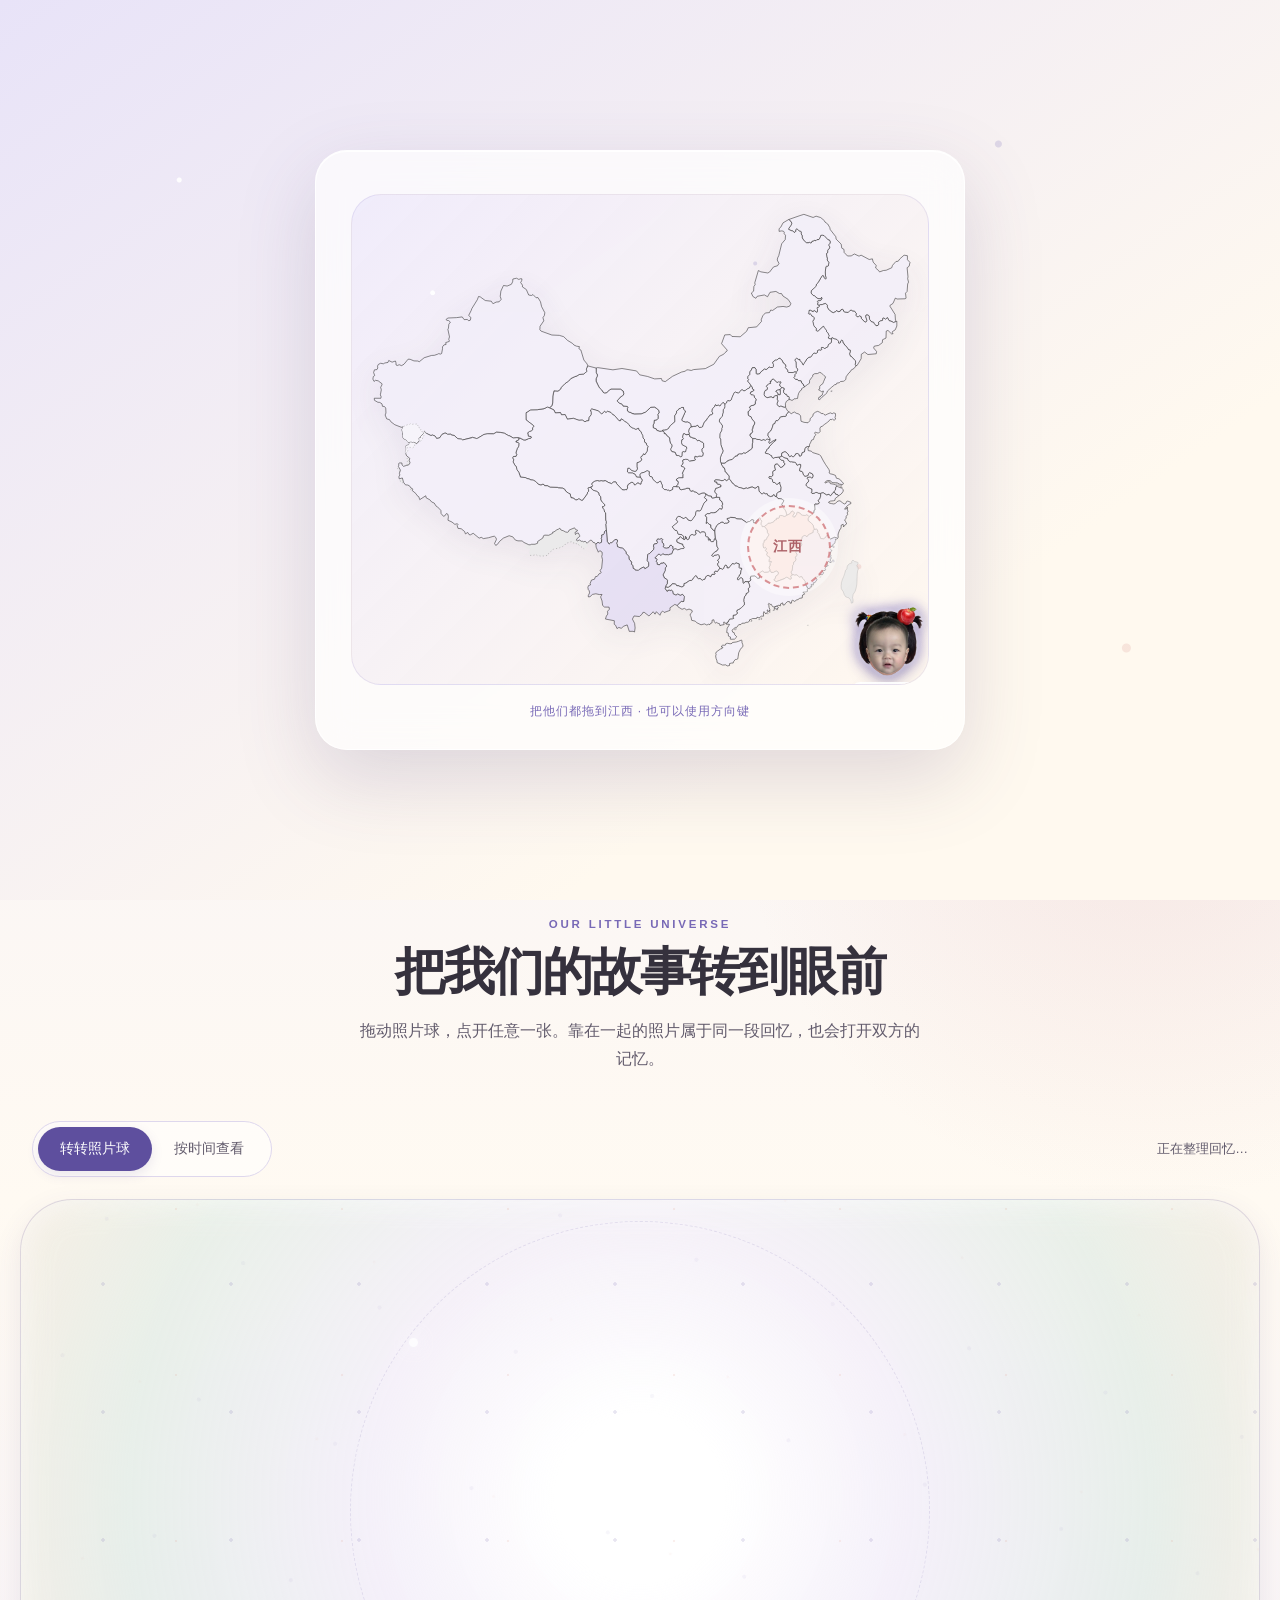
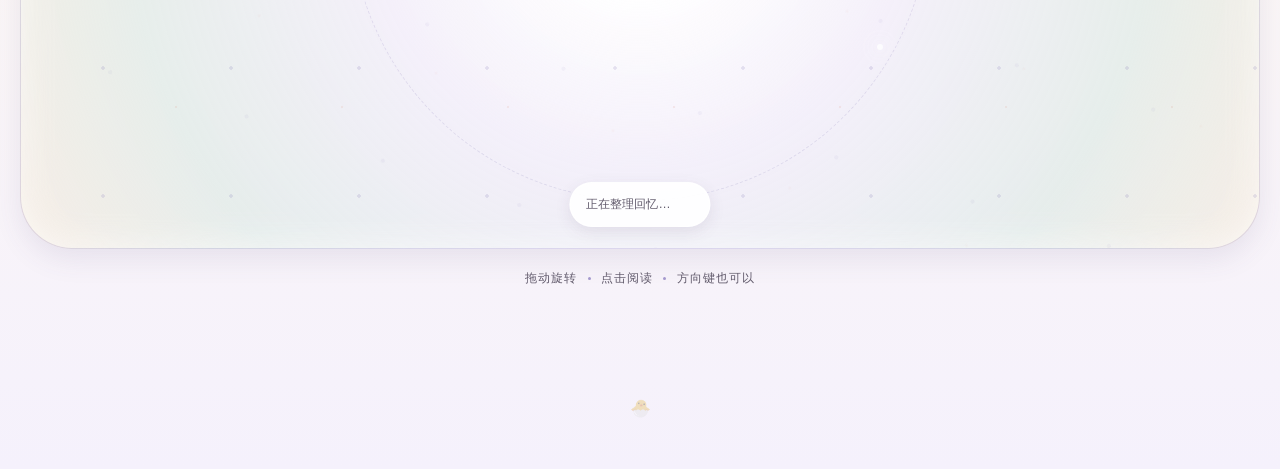
==== site/index.html @ 5de33d83 "Show map gate on new home visits" ====
<!DOCTYPE html>
<html lang="zh-CN">
<head>
  <meta charset="UTF-8">
  <meta name="viewport" content="width=device-width, initial-scale=1.0">
  <title>大大布将军与小小二下士</title>
  <link rel="icon" href="data:image/svg+xml,<svg xmlns=%22http://www.w3.org/2000/svg%22 viewBox=%220 0 100 100%22><text y=%22.9em%22 font-size=%2290%22>💌</text></svg>">
  <link rel="preload" as="image" href="img/orbit-atlas.webp" type="image/webp">
  <link rel="preload" as="image" href="img/gate/girl.png" type="image/png">
  <link rel="preload" as="image" href="img/gate/boy.png" type="image/png">
  <link rel="stylesheet" href="css/style.css?v=20260924-3">
</head>
<body>
  <div id="gate" class="gate" role="dialog" aria-modal="true" aria-label="江西会合入口">
    <div class="gate-card" id="gate-card">
      <div class="china-stage" id="china-stage">
        <img class="china-map" src="img/gate/china-map.svg" alt="" width="1000" height="850" draggable="false">

        <div class="map-destination" id="jiangxi-target" aria-hidden="true"><span>江西</span></div>
        <button
          class="map-person map-girl"
          id="gate-girl"
          type="button"
          aria-label="小小二学妹，拖动到江西"
          aria-describedby="gate-status"
        >
          <img src="img/gate/girl.png" alt="" width="522" height="478" draggable="false">
          <span class="map-person-name">小小二学妹</span>
        </button>
        <button
          class="map-person map-boy"
          id="gate-boy"
          type="button"
          aria-label="大大布学长，拖动到江西"
          aria-describedby="gate-status"
        >
          <img src="img/gate/boy.png" alt="" width="528" height="472" draggable="false">
          <span class="map-person-name">大大布学长</span>
        </button>
        <span class="map-reunion-flare" aria-hidden="true"></span>
      </div>

      <p class="gate-status" id="gate-status" aria-live="polite">把他们都拖到江西 · 也可以使用方向键</p>
    </div>
  </div>

  <header class="hero" id="top">
    <div class="hero-heading-wrap" data-fade="0.15">
      <p class="gallery-kicker">OUR STORY · 2025 — 2026</p>
      <h1 class="hero-heading"><span>大大布将军</span><span><small>与</small>小小二下士</span></h1>
      <p class="hero-intro">有些日子，想和你再过一遍。</p>
      <div class="hero-actions">
        <a class="pill-btn" href="#photos">打开我们的回忆 <span aria-hidden="true">↓</span></a>
      </div>
    </div>
    <div class="hero-portrait-pos">
      <div class="hero-portrait" id="hero-portrait" data-fade="0.6">
        <img src="img/2026-4-21/hero.webp" alt="我们的合照" width="520" height="360" fetchpriority="high" decoding="async">
        <p class="portrait-caption">2026.04.21 <span>漂亮合照</span></p>
      </div>
    </div>
    <div class="hero-bottom">
      <p class="hero-tag" data-fade="0.35">第一次加载可能要有点长时间，不要着急吼</p>
    </div>
  </header>

  <main class="memory-gallery" id="photos" aria-labelledby="gallery-title">
    <div class="gallery-copy">
      <p class="gallery-kicker">OUR LITTLE UNIVERSE</p>
      <h2 id="gallery-title">把我们的故事转到眼前</h2>
      <p>拖动照片球，点开任意一张。靠在一起的照片属于同一段回忆，也会打开双方的记忆。</p>
    </div>

    <div class="gallery-toolbar">
      <div class="view-switch" role="group" aria-label="回忆浏览方式">
        <button id="view-orbit" type="button" aria-pressed="true" aria-controls="orbit-panel">转转照片球</button>
        <button id="view-timeline" type="button" aria-pressed="false" aria-controls="timeline-panel">按时间查看</button>
      </div>
      <button id="gallery-add" class="small-btn gallery-add" type="button" hidden>添加回忆 ＋</button>
      <p id="gallery-summary" class="gallery-summary" aria-live="polite">正在整理回忆…</p>
    </div>

    <div id="orbit-panel">
    <div class="orbit-shell">
      <div
        class="memory-orbit"
        id="memory-orbit"
        role="region"
        aria-label="可拖动的照片故事球"
        aria-describedby="orbit-help"
        tabindex="0"
      >
        <div class="orbit-stars" aria-hidden="true"></div>
        <div class="orbit-stage" id="orbit-stage"></div>
        <div class="orbit-focus" aria-hidden="true"></div>
      </div>

      <div class="orbit-caption" aria-live="polite">
        <span id="orbit-date">正在整理回忆…</span>
        <strong id="orbit-title"></strong>
        <span id="orbit-count"></span>
      </div>
    </div>

    <p class="orbit-help" id="orbit-help">
      <span>拖动旋转</span><i aria-hidden="true"></i><span>点击阅读</span><i aria-hidden="true"></i><span>方向键也可以</span>
    </p>
    </div>
    <section class="timeline-panel" id="timeline-panel" aria-label="回忆时间轴" hidden>
      <div class="timeline-filter">
        <p>每一段回忆，都有自己的位置。</p>
        <label for="memory-month">月份 <select id="memory-month"><option value="all">全部月份</option></select></label>
      </div>
      <div id="timeline-list" class="timeline-list"></div>
    </section>
    <p class="gallery-error" id="gallery-error" role="status"></p>

  </main>

  <div class="memory-modal" id="memory-modal" hidden>
    <div class="modal-backdrop" data-modal-close></div>
    <article class="memory-dialog" role="dialog" aria-modal="true" aria-labelledby="detail-title" tabindex="-1">
      <button class="modal-close" id="modal-close" type="button" aria-label="关闭详情">×</button>

      <div class="detail-gallery">
        <div class="detail-image-wrap">
          <img id="detail-image" src="" alt="" decoding="async">
          <button class="detail-original" id="detail-original" type="button" hidden>查看原图</button>
          <button class="detail-remove-photo" id="detail-remove-photo" type="button" hidden>移除这张照片</button>
          <span class="detail-photo-count" id="detail-photo-count"></span>
        </div>
        <div class="detail-controls">
          <button id="detail-prev" type="button" aria-label="上一张照片">‹</button>
          <div class="detail-thumbs" id="detail-thumbs" aria-label="这段回忆的全部照片"></div>
          <button id="detail-next" type="button" aria-label="下一张照片">›</button>
        </div>
      </div>

      <div class="detail-copy">
        <p class="detail-date" id="detail-date"></p>
        <h3 id="detail-title"></h3>
        <section class="perspective-block" id="big-perspective-block">
          <p class="perspective-label" id="big-perspective-label">大大布记得的</p>
          <p class="detail-text" id="big-perspective-display"></p>
          <form class="perspective-form" id="big-perspective-form" hidden>
            <label for="big-perspective-text">大大布记得的</label>
            <textarea id="big-perspective-text" rows="4" maxlength="2000" placeholder="那一天，你还记得什么？"></textarea>
            <div class="perspective-save"><span id="big-perspective-status" role="status"></span></div>
          </form>
        </section>
        <section class="perspective-block" id="little-perspective-block">
          <p class="perspective-label" id="little-perspective-label">小小二记得的</p>
          <p class="detail-text" id="little-perspective-display">还没有写下这一段回忆。</p>
          <form class="perspective-form" id="little-perspective-form" hidden>
            <label for="little-perspective-text">小小二记得的</label>
            <textarea id="little-perspective-text" rows="4" maxlength="2000" placeholder="那一天，你还记得什么？"></textarea>
            <div class="perspective-save"><span id="little-perspective-status" role="status"></span></div>
          </form>
        </section>
        <div class="gallery-manage-actions" id="gallery-manage-actions" hidden>
          <button class="small-btn" id="detail-edit-memory" type="button">修改回忆 / 添加照片</button>
        </div>
        <p class="perspective-login" id="perspective-login"><button type="button" id="perspective-login-button">登录后查看和编辑回忆文字</button></p>
        <p class="detail-note"><span aria-hidden="true">✦</span> 这一小簇照片，共用这一段回忆</p>
      </div>
    </article>
  </div>

  <dialog class="gallery-editor" id="gallery-editor" aria-labelledby="gallery-editor-title">
    <button class="sync-close" id="gallery-editor-close" type="button" aria-label="关闭编辑窗口">×</button>
    <h2 id="gallery-editor-title">添加回忆</h2>
    <form id="gallery-editor-form">
      <label>日期 <input id="gallery-editor-date" type="date" required></label>
      <label>标题 <input id="gallery-editor-name" type="text" maxlength="80" required></label>
      <label>我的回忆 <textarea id="gallery-editor-body" rows="5" maxlength="2000" placeholder="写下这一段的故事"></textarea></label>
      <label>添加照片 <input id="gallery-editor-files" type="file" accept="image/jpeg,image/png,image/webp" multiple></label>
      <p class="gallery-editor-hint" id="gallery-editor-file-hint">可一次选择多张，选后逐张预览。红色照片无法上传，请移除；支持 JPG、PNG、WebP，每张不超过 10 MB。</p>
      <p class="gallery-editor-file-status" id="gallery-editor-file-status" role="status"></p>
      <div class="gallery-editor-previews" id="gallery-editor-previews" aria-label="待上传照片" hidden></div>
      <div class="gallery-hidden-photos" id="gallery-hidden-photos" hidden></div>
      <div class="gallery-editor-actions"><button class="small-btn" id="gallery-editor-submit" type="submit">保存并同步</button><span id="gallery-editor-status" role="status"></span></div>
    </form>
    <button class="small-btn gallery-danger" id="detail-delete-memory" type="button" hidden>移除整段回忆</button>
    <div class="gallery-hidden-entries" id="gallery-hidden-entries" hidden></div>
  </dialog>

  <a class="egg-footer" href="easter-egg.html" title="嘘…" aria-label="彩蛋页入口">🐣</a>


  <div id="hearts" aria-hidden="true"></div>

  <script src="js/gate.js?v=20261003-4"></script>
  <script src="https://cdn.jsdelivr.net/npm/@supabase/supabase-js@2"></script>
  <script src="js/sync.js?v=20260930-4"></script>
  <script src="js/gallery-editor.js?v=20261003-3"></script>
  <script src="js/app.js?v=20261003-1"></script>
</body>
</html>
---- site/css/style.css ----
:root {
  --bg-a: #f1edfb;
  --bg-b: #fffaf2;
  --ink: #35313d;
  --ink-soft: #625b6c;
  --accent: #7869b6;
  --accent-deep: #5e4f9e;
  --border: #ded7ed;
  --shadow: 0 18px 50px rgba(82, 68, 122, 0.14);
}

* { box-sizing: border-box; margin: 0; padding: 0; }
[hidden] { display: none !important; }
button, textarea, select { font: inherit; }
button, a, textarea, select { -webkit-tap-highlight-color: transparent; }
:focus-visible { outline: 3px solid var(--accent); outline-offset: 4px; }

body {
  font-family: -apple-system, BlinkMacSystemFont, "Segoe UI", "PingFang SC", "Hiragino Sans GB", "Microsoft YaHei", sans-serif;
  background:
    radial-gradient(circle at 9% 16%, rgba(160, 203, 187, 0.22), transparent 24rem),
    radial-gradient(circle at 90% 38%, rgba(221, 160, 151, 0.18), transparent 26rem),
    linear-gradient(180deg, var(--bg-a), var(--bg-b) 58%, #f5f1fc);
  color: var(--ink);
  line-height: 1.75;
  min-height: 100vh;
  overflow-x: hidden;
}
body.gate-open { overflow: hidden; }

/* ---------- 会合入口 ---------- */
.gate {
  position: fixed; inset: 0; z-index: 100;
  display: flex; align-items: center; justify-content: center;
  padding: 16px;
  overflow-x: hidden;
  overflow-y: auto;
  background:
    radial-gradient(circle at 14% 20%, rgba(255, 255, 255, 0.92) 0 2px, transparent 3px),
    radial-gradient(circle at 78% 16%, rgba(118, 105, 182, 0.2) 0 3px, transparent 4px),
    radial-gradient(circle at 88% 72%, rgba(217, 147, 140, 0.2) 0 4px, transparent 5px),
    linear-gradient(145deg, #e8e3f8, #fff9ef 72%);
  visibility: hidden;
  opacity: 0;
  pointer-events: none;
  transition: opacity 0.35s ease, visibility 0s 0.35s;
}
.gate.is-visible { visibility: visible; opacity: 1; pointer-events: auto; transition-delay: 0s; }
.gate-card {
  width: min(650px, 100%);
  padding: clamp(1.8rem, 6vw, 2.7rem) clamp(1.25rem, 6vw, 2.2rem) 1.7rem;
  overflow: hidden;
  border: 1px solid rgba(255, 255, 255, 0.82);
  border-radius: 32px;
  background: rgba(255, 255, 255, 0.66);
  backdrop-filter: blur(18px);
  text-align: center;
  box-shadow: 0 28px 80px rgba(82, 68, 122, 0.18), inset 0 1px 0 #fff;
  transition: transform 0.5s ease, opacity 0.5s ease;
}
.gate-kicker {
  color: var(--accent);
  font-size: 0.7rem;
  font-weight: 700;
  letter-spacing: 0.3em;
  text-indent: 0.3em;
}
.gate-title {
  margin-top: 0.25rem;
  color: var(--ink);
  font-size: clamp(1.8rem, 7vw, 2.45rem);
  line-height: 1.2;
  letter-spacing: 0.08em;
}
.gate-hint {
  margin: 0.65rem 0 1.35rem;
  color: var(--ink-soft);
  font-size: 0.88rem;
}
.china-stage {
  position: relative;
  width: 100%;
  aspect-ratio: 20 / 17;
  overflow: hidden;
  border: 1px solid rgba(118, 105, 182, 0.13);
  border-radius: clamp(20px, 5vw, 30px);
  background:
    radial-gradient(circle at 14% 20%, rgba(255,255,255,0.95) 0 2px, transparent 2.8px),
    radial-gradient(circle at 70% 14%, rgba(118,105,182,0.2) 0 1.5px, transparent 2.5px),
    radial-gradient(circle at 88% 76%, rgba(217,147,140,0.22) 0 2px, transparent 3px),
    linear-gradient(135deg, rgba(237, 233, 250, 0.82), rgba(255, 247, 237, 0.9));
}
.china-map {
  position: absolute;
  inset: 2%;
  z-index: 1;
  width: 96%;
  height: 96%;
  object-fit: contain;
  opacity: 0.82;
  filter: drop-shadow(0 10px 18px rgba(80, 67, 120, 0.1));
  pointer-events: none;
  user-select: none;
}
.map-destination {
  position: absolute;
  left: 75.8%;
  top: 71.9%;
  z-index: 2;
  display: grid;
  width: clamp(62px, 10vw, 84px);
  aspect-ratio: 1;
  place-items: center;
  border: 2px dashed rgba(204, 107, 111, 0.72);
  border-radius: 50%;
  background: rgba(255, 245, 240, 0.74);
  color: #ad6268;
  font-size: clamp(0.72rem, 2vw, 0.9rem);
  font-weight: 800;
  letter-spacing: 0.1em;
  transform: translate(-50%, -50%);
  box-shadow: 0 0 0 7px rgba(255,255,255,0.4);
  transition: transform 0.25s ease, box-shadow 0.25s ease, background 0.25s ease;
}
.map-destination.is-near,
.china-stage.has-arrival .map-destination {
  background: rgba(255, 226, 218, 0.88);
  transform: translate(-50%, -50%) scale(1.08);
  box-shadow: 0 0 0 8px rgba(255,255,255,0.5), 0 0 28px rgba(217,147,140,0.48);
}
.map-person {
  position: absolute;
  left: 0;
  top: 0;
  z-index: 3;
  width: clamp(58px, 11vw, 82px);
  aspect-ratio: 1;
  border: 0;
  background: transparent;
  cursor: grab;
  touch-action: none;
  user-select: none;
  -webkit-user-select: none;
  will-change: transform;
  transform: translate(-50%, -50%);
}
.map-person img {
  display: block;
  width: 100%;
  height: 100%;
  object-fit: contain;
  pointer-events: none;
  filter: drop-shadow(0 8px 10px rgba(55, 46, 84, 0.2));
  transition: transform 0.2s ease, filter 0.2s ease;
}
.map-person-name {
  position: absolute;
  left: 50%;
  top: calc(100% - 2px);
  padding: 0.1rem 0.38rem;
  border-radius: 999px;
  background: rgba(255,255,255,0.8);
  color: #655e73;
  font-size: clamp(0.58rem, 1.7vw, 0.72rem);
  font-weight: 700;
  line-height: 1.4;
  white-space: nowrap;
  transform: translateX(-50%);
  transition: opacity 0.2s ease;
}
.map-person:active { cursor: grabbing; }
.map-person:focus-visible { outline: none; }
.map-person:focus-visible img { filter: drop-shadow(0 0 3px #fff) drop-shadow(0 0 7px var(--accent)); }
.map-person.is-dragging img { transform: scale(1.08) rotate(-4deg); }
.map-person.is-arrived { cursor: default; pointer-events: none; }
.map-person.is-arrived .map-person-name { opacity: 0; }
.map-reunion-flare {
  position: absolute;
  left: 75.8%;
  top: 71.9%;
  z-index: 5;
  width: clamp(34px, 6vw, 48px);
  aspect-ratio: 1;
  transform: translate(-50%, -50%);
  pointer-events: none;
}
.map-reunion-flare::before,
.map-reunion-flare::after {
  position: absolute;
  inset: 0;
  opacity: 0;
}
.map-reunion-flare::before {
  content: "";
  border: 2px solid rgba(118, 105, 182, 0.72);
  border-radius: 50%;
}
.map-reunion-flare::after {
  content: "✦";
  display: grid;
  place-items: center;
  color: #7869b6;
  font-size: clamp(1.7rem, 5vw, 2.6rem);
  line-height: 1;
}
.gate-status {
  min-height: 1.5em;
  margin-top: 1rem;
  color: var(--accent);
  font-size: 0.75rem;
  letter-spacing: 0.08em;
}
.gate.is-complete .gate-card { transform: scale(0.98); }
.gate.is-complete .map-destination { animation: mapDestinationUnlock 1.05s ease-out both; }
.gate.is-complete .map-reunion-flare::before { animation: mapRipple 1.05s ease-out both; }
.gate.is-complete .map-reunion-flare::after { animation: mapFlare 0.9s ease-out both; }
.gate.is-complete .map-girl img { animation: mapMeetGirl 0.75s ease both; }
.gate.is-complete .map-boy img { animation: mapMeetBoy 0.75s ease both; }
@keyframes mapDestinationUnlock {
  0% { box-shadow: 0 0 0 8px rgba(255,255,255,0.5), 0 0 24px rgba(217,147,140,0.42); }
  55% { box-shadow: 0 0 0 14px rgba(255,255,255,0.2), 0 0 42px rgba(118,105,182,0.55); }
  100% { box-shadow: 0 0 0 24px rgba(255,255,255,0), 0 0 54px rgba(118,105,182,0); }
}
@keyframes mapRipple {
  0% { opacity: 0.9; transform: scale(0.35); }
  100% { opacity: 0; transform: scale(3.4); }
}
@keyframes mapFlare {
  0% { opacity: 0; transform: scale(0.25) rotate(-30deg); }
  42% { opacity: 1; transform: scale(1.35) rotate(12deg); }
  100% { opacity: 0; transform: scale(0.78) rotate(32deg); }
}
@keyframes mapMeetGirl {
  0%, 100% { transform: translateX(0) rotate(0); }
  48% { transform: translateX(7px) rotate(3deg) scale(0.98); }
}
@keyframes mapMeetBoy {
  0%, 100% { transform: translateX(0) rotate(0); }
  48% { transform: translateX(-7px) rotate(-3deg) scale(0.98); }
}

/* ---------- Hero ---------- */
.hero {
  min-height: min(850px, 100svh);
  position: relative;
  display: grid;
  grid-template-columns: minmax(0, 1.3fr) minmax(0, 0.8fr);
  align-items: center;
  column-gap: 5%;
  width: min(1120px, calc(100% - 96px));
  margin: 0 auto;
  padding: 100px 0 0;
}
.hero-heading-wrap {
  display: flex;
  flex-direction: column;
  align-items: flex-start;
  justify-content: center;
  padding: 32px 0;
}
.hero-heading {
  margin-top: 24px;
  font-size: clamp(2.5rem, 5.3vw, 4.8rem);
  font-weight: 900;
  letter-spacing: -0.04em;
  line-height: 1.32;
  background: linear-gradient(160deg, #5f50a0 12%, #8b77be 60%, #b2747f 100%);
  -webkit-background-clip: text;
  background-clip: text;
  -webkit-text-fill-color: transparent;
  color: transparent;
}
.hero-heading > span { display: block; white-space: nowrap; }
.hero-heading small { display: inline-block; margin-right: 0.35em; font-size: 0.45em; vertical-align: middle; }
.hero-intro { margin-top: 24px; color: var(--ink-soft); font-size: 1.05rem; letter-spacing: 0.08em; }
.hero-actions { display: flex; flex-wrap: wrap; align-items: center; gap: 18px; margin-top: 34px; }

.hero-portrait-pos {
  width: 100%;
  max-width: 390px;
  justify-self: center;
  transform: rotate(3deg);
  transition: transform 0.3s ease-out;
}
.hero-portrait { padding: 12px 12px 0; background: #fffdfa; border-radius: 20px; box-shadow: 0 22px 65px rgba(82, 68, 122, 0.14); border: 1px solid #fff; }
.hero-portrait img {
  display: block;
  width: 100%;
  height: auto;
  aspect-ratio: 13 / 9;
  object-fit: cover;
  border-radius: 12px;
}
.portrait-caption { display: flex; justify-content: space-between; align-items: center; padding: 18px 7px; color: var(--accent-deep); font-size: 0.75rem; letter-spacing: 0.08em; }
.portrait-caption span { color: var(--ink-soft); }

.hero-bottom {
  grid-column: 1 / -1;
  display: flex;
  justify-content: space-between;
  align-items: flex-end;
  padding: 48px 0 30px;
  border-bottom: 1px solid rgba(118,105,182,0.18);
  position: relative;
  z-index: 6;
}
.hero-tag {
  color: var(--ink-soft);
  letter-spacing: 0.08em;
  line-height: 1.7;
  font-size: 0.75rem;
  max-width: 360px;
}
.hero-tag-sub { color: var(--accent); letter-spacing: 0.14em; }

.pill-btn {
  display: inline-block;
  text-decoration: none;
  background: linear-gradient(123deg, #9b8bd3 7%, #7869b6 46%, #5d4d9c 100%);
  color: #fff;
  font-weight: 500;
  letter-spacing: 0.06em;
  border-radius: 999px;
  padding: 0.85rem 1.9rem;
  font-size: 0.95rem;
  border: 2px solid #fff;
  box-shadow: 0 8px 22px rgba(91, 75, 154, 0.28);
  transition: filter 0.2s ease;
}
.pill-btn:hover { filter: brightness(1.07); }

/* 载入淡入 */
.hero-heading-wrap, .hero-tag, .pill-btn { opacity: 0; }
body.loaded .hero-heading-wrap { animation: fadeUp 0.6s ease both; }
body.loaded .hero-tag { animation: fadeUp 0.6s ease 0.1s both; }
body.loaded .pill-btn { animation: fadeUp 0.6s ease 0.15s both; }
.hero-portrait { opacity: 0; }
body.loaded .hero-portrait { animation: fadeOpacity 0.7s ease 0.1s both; }
@keyframes fadeUp {
  from { opacity: 0; transform: translateY(28px); }
  to { opacity: 1; transform: none; }
}
@keyframes fadeOpacity {
  from { opacity: 0; }
  to { opacity: 1; }
}

/* ---------- 可旋转照片故事球 ---------- */
.memory-gallery {
  width: min(1240px, calc(100% - 32px));
  min-height: 100svh;
  margin: 0 auto;
  padding: clamp(3.5rem, 5vw, 5rem) 0 3rem;
  position: relative;
  isolation: isolate;
}
.gallery-copy {
  width: min(680px, 100%);
  margin: 0 auto clamp(1.8rem, 4vw, 3rem);
  text-align: center;
}
.gallery-kicker {
  color: var(--accent);
  font-size: 0.72rem;
  font-weight: 750;
  letter-spacing: 0.24em;
}
.gallery-copy h2 {
  margin-top: 0.4rem;
  font-size: clamp(1.75rem, 4vw, 3.25rem);
  line-height: 1.22;
  letter-spacing: -0.04em;
}
.gallery-copy > p:last-child {
  max-width: 560px;
  margin: 0.9rem auto 0;
  color: var(--ink-soft);
  font-size: clamp(0.88rem, 1.5vw, 1rem);
}
.orbit-shell {
  position: relative;
  width: 100%;
}
.memory-orbit {
  position: relative;
  width: 100%;
  height: clamp(520px, 52vw, 650px);
  overflow: hidden;
  border: 1px solid rgba(119, 102, 181, 0.18);
  border-radius: clamp(28px, 5vw, 52px);
  background:
    radial-gradient(circle at 50% 46%, rgba(255, 255, 255, 0.96) 0 12%, rgba(241, 237, 251, 0.68) 38%, rgba(216, 232, 225, 0.56) 72%, rgba(246, 236, 225, 0.82) 100%);
  box-shadow: inset 0 0 80px rgba(255, 255, 255, 0.8), var(--shadow);
  cursor: grab;
  touch-action: none;
  user-select: none;
  -webkit-user-select: none;
}
.memory-orbit.is-dragging { cursor: grabbing; }
.memory-orbit:focus-visible {
  outline: 3px solid rgba(120, 105, 182, 0.55);
  outline-offset: 5px;
}
.orbit-stage {
  position: absolute;
  left: 50%;
  top: 48%;
  width: 0;
  height: 0;
}
.orbit-stars,
.orbit-stars::before {
  position: absolute;
  inset: 0;
  pointer-events: none;
  content: '';
  background-image:
    radial-gradient(circle, rgba(118, 105, 174, 0.3) 0 1.5px, transparent 2px),
    radial-gradient(circle, rgba(221, 151, 134, 0.28) 0 1px, transparent 1.6px);
  background-position: 18px 20px, 72px 92px;
  background-size: 128px 128px, 166px 166px;
  opacity: 0.55;
}
.orbit-stars::before {
  transform: rotate(18deg) scale(1.12);
  opacity: 0.36;
}
.orbit-focus {
  position: absolute;
  left: 50%;
  top: 48%;
  width: min(68vw, 580px);
  aspect-ratio: 1;
  border: 1px dashed rgba(118, 105, 174, 0.16);
  border-radius: 50%;
  transform: translate(-50%, -50%);
  pointer-events: none;
}
.orbit-focus::before,
.orbit-focus::after {
  content: '';
  position: absolute;
  border-radius: 50%;
  background: rgba(255, 255, 255, 0.76);
  box-shadow: 0 0 18px rgba(255, 255, 255, 0.9);
}
.orbit-focus::before { width: 9px; height: 9px; left: 10%; top: 20%; }
.orbit-focus::after { width: 6px; height: 6px; right: 8%; bottom: 26%; }
.orbit-photo {
  position: absolute;
  left: 0;
  top: 0;
  width: clamp(82px, 9.5vw, 132px);
  aspect-ratio: 4 / 3;
  padding: 0;
  overflow: hidden;
  translate: -50% -50%;
  border: 3px solid rgba(255, 255, 255, 0.94);
  border-radius: clamp(14px, 1.7vw, 22px);
  background-color: color-mix(in srgb, var(--cluster-color) 15%, #f8f6fb);
  box-shadow: 0 7px 22px rgba(62, 53, 83, 0.16), 0 0 0 1px color-mix(in srgb, var(--cluster-color) 52%, transparent);
  cursor: pointer;
  contain: layout paint style;
  will-change: transform, opacity;
  transition: border-color 0.2s ease, box-shadow 0.2s ease;
}
.memory-orbit.is-ready .orbit-photo,
.detail-thumb {
  background-image: url('../img/orbit-atlas.webp');
  background-repeat: no-repeat;
  background-position: var(--atlas-x) var(--atlas-y);
  background-size: 1100% 800%;
}
.orbit-photo::after {
  content: '';
  position: absolute;
  inset: 0;
  background: linear-gradient(145deg, rgba(255,255,255,0.3), transparent 42%);
  pointer-events: none;
}
.orbit-photo.is-nearest {
  border-color: #fff;
  box-shadow: 0 10px 34px rgba(62, 53, 83, 0.24), 0 0 0 3px var(--cluster-color);
}
.orbit-photo:hover { box-shadow: 0 12px 36px rgba(62, 53, 83, 0.28), 0 0 0 3px var(--cluster-color); }
.orbit-photo:focus-visible {
  outline: 4px solid rgba(255, 255, 255, 0.9);
  box-shadow: 0 0 0 7px var(--cluster-color);
}
.orbit-caption {
  position: absolute;
  z-index: 1100;
  left: 50%;
  bottom: 22px;
  display: flex;
  align-items: center;
  gap: 0.72rem;
  max-width: calc(100% - 36px);
  padding: 0.7rem 1rem;
  border: 1px solid rgba(255, 255, 255, 0.9);
  border-radius: 999px;
  background: rgba(255, 255, 255, 0.76);
  box-shadow: 0 8px 30px rgba(64, 53, 91, 0.12);
  backdrop-filter: blur(16px);
  transform: translateX(-50%);
  white-space: nowrap;
}
.orbit-caption span { color: var(--ink-soft); font-size: 0.76rem; }
.orbit-caption strong { overflow: hidden; font-size: 0.92rem; text-overflow: ellipsis; }
.orbit-caption span:last-child { color: var(--accent-deep); }

/* 触摸设备和低配置设备使用较轻的合成效果 */
.orbit-reduced-fx .memory-orbit {
  box-shadow: inset 0 0 34px rgba(255, 255, 255, 0.62), 0 10px 28px rgba(82, 68, 122, 0.1);
}
.orbit-reduced-fx .orbit-photo {
  box-shadow: 0 4px 12px rgba(62, 53, 83, 0.13);
  transition: none;
  will-change: auto;
}
.orbit-reduced-fx .orbit-photo.is-nearest {
  box-shadow: 0 6px 18px rgba(62, 53, 83, 0.18), 0 0 0 2px var(--cluster-color);
}
.orbit-reduced-fx .orbit-caption {
  background: rgba(255, 255, 255, 0.94);
  box-shadow: 0 5px 16px rgba(64, 53, 91, 0.1);
  backdrop-filter: none;
}
.orbit-reduced-fx .modal-backdrop,
.orbit-reduced-fx .detail-photo-count,
.orbit-reduced-fx .detail-original {
  backdrop-filter: none;
}
.orbit-reduced-fx .heart { display: none; }
.orbit-help {
  display: flex;
  justify-content: center;
  align-items: center;
  gap: 0.65rem;
  margin-top: 1.15rem;
  color: var(--ink-soft);
  font-size: 0.78rem;
  letter-spacing: 0.08em;
}
.orbit-help i { width: 3px; height: 3px; border-radius: 50%; background: var(--accent); opacity: 0.65; }
.gallery-error { min-height: 1.5em; margin-top: 0.7rem; text-align: center; color: #b45268; }

/* ---------- 时间轴与双视角 ---------- */
.gallery-toolbar { display: flex; justify-content: space-between; align-items: center; flex-wrap: wrap; gap: 16px; margin: 0 12px 22px; }
.view-switch { display: flex; padding: 5px; border: 1px solid var(--border); border-radius: 999px; background: rgba(255,255,255,0.5); }
.view-switch button { padding: 10px 22px; border: 0; border-radius: 999px; color: var(--ink-soft); background: transparent; cursor: pointer; font-size: 0.85rem; }
.view-switch button[aria-pressed="true"] { color: #fff; background: var(--accent-deep); box-shadow: 0 4px 12px #5e4f9e22; }
.gallery-summary { color: var(--ink-soft); font-size: 0.8rem; }
.gallery-add { margin-left: auto; white-space: nowrap; }
.gallery-manage-actions { display: flex; flex-wrap: wrap; gap: 10px; margin-top: 24px; }
.gallery-danger { background: #a45a6b; }
.gallery-editor > .gallery-danger { margin-top: 18px; }
.detail-remove-photo {
  position: absolute;
  z-index: 2;
  left: 12px;
  top: 12px;
  padding: 0.35rem 0.7rem;
  border: 1px solid rgba(255, 255, 255, 0.7);
  border-radius: 999px;
  background: rgba(48, 42, 62, 0.68);
  color: #fff;
  font: inherit;
  font-size: 0.74rem;
  cursor: pointer;
}
.gallery-editor { width: min(540px, calc(100vw - 28px)); max-height: min(760px, calc(100svh - 28px)); margin: auto; padding: 28px; overflow: auto; border: 1px solid #e3d9ec; border-radius: 22px; color: var(--ink); background: #fffdfa; box-shadow: 0 20px 60px #3326483d; }
.gallery-editor::backdrop { background: #2a2536a6; backdrop-filter: blur(8px); }
.gallery-editor h2 { padding-right: 28px; font-size: 1.45rem; }
.gallery-editor form { display: grid; gap: 16px; margin-top: 24px; }
.gallery-editor label { display: grid; gap: 7px; color: var(--ink-soft); font-size: .8rem; }
.gallery-editor input, .gallery-editor textarea { width: 100%; padding: 11px 12px; border: 1px solid #d9cfe4; border-radius: 9px; color: var(--ink); background: #fff; font: inherit; }
.gallery-editor textarea { resize: vertical; line-height: 1.7; }
.gallery-editor input:disabled { opacity: .65; }
.gallery-editor-hint { margin-top: -7px; color: var(--ink-soft); font-size: .73rem; line-height: 1.6; }
.gallery-editor-file-status { color: #a24559; font-size: .75rem; }
.gallery-editor-file-status:empty { display: none; }
.gallery-editor-previews { display: grid; grid-template-columns: repeat(auto-fill, minmax(110px, 1fr)); gap: 10px; }
.gallery-editor-previews[hidden] { display: none; }
.gallery-editor-preview { position: relative; min-width: 0; padding: 7px; border: 1px solid var(--border); border-radius: 12px; }
.gallery-editor-preview.is-invalid { border-color: #c76072; background: #fff0f1; }
.gallery-editor-preview img { display: block; width: 100%; aspect-ratio: 1; object-fit: cover; border-radius: 8px; }
.gallery-editor-preview-empty { display: grid; place-items: center; aspect-ratio: 1; border-radius: 8px; color: #a24559; background: #f9dfe3; font-size: .75rem; }
.gallery-editor-preview span { display: block; overflow: hidden; margin-top: 7px; color: var(--ink-soft); font-size: .7rem; text-overflow: ellipsis; white-space: nowrap; }
.gallery-editor-preview.is-invalid span { color: #a24559; }
.gallery-editor-preview strong { display: block; margin-top: 4px; color: #a24559; font-size: .7rem; }
.gallery-editor-preview button { position: absolute; top: 3px; right: 3px; width: 26px; height: 26px; padding: 0; border: 0; border-radius: 50%; color: #522b35; background: #fff; box-shadow: 0 1px 5px #33264840; cursor: pointer; font-family: inherit; font-size: 20px; line-height: 1; }
.gallery-editor-actions { display: flex; align-items: center; flex-wrap: wrap; gap: 12px; }
#gallery-editor-status { color: var(--accent-deep); font-size: .76rem; line-height: 1.5; }
.gallery-hidden-photos, .gallery-hidden-entries { display: flex; flex-wrap: wrap; gap: 8px; padding-top: 14px; border-top: 1px solid var(--border); }
.gallery-hidden-entries { margin-top: 22px; }
.gallery-manage-actions[hidden], .gallery-hidden-photos[hidden], .gallery-hidden-entries[hidden], .gallery-editor:not([open]) { display: none; }
.gallery-hidden-photos p, .gallery-hidden-entries p { flex-basis: 100%; color: var(--ink-soft); font-size: .78rem; }
.gallery-restore { padding: 7px 12px; border: 1px solid var(--border); border-radius: 999px; background: #fff; color: var(--accent-deep); cursor: pointer; font: inherit; font-size: .75rem; }
.timeline-panel { padding: clamp(20px, 4vw, 44px); border: 1px solid var(--border); border-radius: 30px; background: rgba(255,255,255,0.56); }
.timeline-filter { display: flex; justify-content: space-between; align-items: center; flex-wrap: wrap; gap: 16px; padding-bottom: 28px; }
.timeline-filter p { color: var(--ink-soft); font-size: 0.88rem; }
.timeline-filter label { color: var(--ink-soft); font-size: 0.8rem; }
.timeline-filter select { margin-left: 8px; padding: 8px 28px 8px 12px; color: var(--ink); background: #fffdf9; border: 1px solid var(--border); border-radius: 10px; }
.timeline-month + .timeline-month { margin-top: 32px; }
.timeline-month h3 { color: var(--accent-deep); font-size: 0.95rem; font-weight: 600; margin-bottom: 16px; letter-spacing: 0.08em; }
.timeline-entries { display: grid; grid-template-columns: repeat(3, minmax(0, 1fr)); gap: 14px; }
.memory-card { display: flex; flex-direction: column; text-align: left; min-width: 0; padding: 10px; border: 1px solid #e7e1ee; border-radius: 18px; background: #fffdfa; color: var(--ink); cursor: pointer; transition: transform 0.2s ease, box-shadow 0.2s ease; }
.memory-card:hover { transform: translateY(-3px); box-shadow: 0 10px 28px #54407716; }
.memory-card img { width: 100%; height: auto; aspect-ratio: 16 / 10; object-fit: cover; border-radius: 11px; }
.memory-card-copy { display: block; width: 100%; padding: 14px 8px 8px; }
.memory-card-date { display: block; color: var(--accent-deep); font-size: 0.7rem; letter-spacing: 0.03em; }
.memory-card strong { display: block; margin-top: 5px; font-size: 1.05rem; font-weight: 650; }
.memory-card-excerpt { display: -webkit-box; -webkit-box-orient: vertical; -webkit-line-clamp: 2; overflow: hidden; margin-top: 7px; color: var(--ink-soft); font-size: 0.82rem; line-height: 1.8; }
.memory-card-meta { display: flex; justify-content: space-between; margin-top: 14px; color: var(--accent-deep); font-size: 0.73rem; }
.perspective-label { margin-top: 24px; color: var(--accent-deep); font-size: 0.78rem; font-weight: 650; }
.perspective-label + .detail-text { margin-top: 8px; }
.perspective-block + .perspective-block { margin-top: 24px; padding-top: 20px; border-top: 1px solid var(--border); }
.perspective-block .perspective-label { margin-top: 0; }
.perspective-form { margin-top: 24px; padding-top: 20px; border-top: 1px solid var(--border); }
.perspective-block .perspective-form { margin-top: 10px; padding-top: 0; border-top: 0; }
.perspective-form label { font-size: 0.78rem; font-weight: 650; color: var(--accent-deep); }
.perspective-form textarea { width: 100%; resize: vertical; min-height: 110px; margin-top: 10px; padding: 12px; border: 1px solid #cec3de; border-radius: 12px; background: #fff; color: var(--ink); font-size: 0.88rem; line-height: 1.8; }
.perspective-form textarea::placeholder { color: #80748c; }
#perspective-storage-note { margin-top: 6px; color: var(--ink-soft); font-size: 0.7rem; }
.perspective-save { display: flex; flex-wrap: wrap; align-items: center; gap: 10px; margin-top: 12px; }
.small-btn { padding: 8px 16px; border: 0; border-radius: 999px; background: var(--accent-deep); color: white; cursor: pointer; font-size: 0.78rem; }
#perspective-status { color: var(--accent-deep); font-size: 0.72rem; }
.perspective-login { margin-top: 22px; font-size: 0.78rem; }
.perspective-login button, .sync-link { padding: 0; border: 0; color: var(--accent-deep); background: transparent; text-decoration: underline; text-underline-offset: 4px; cursor: pointer; font: inherit; }
.sync-account { position: fixed; z-index: 4900; right: 22px; bottom: 22px; padding: 10px 15px; border: 1px solid #ddd2e8; border-radius: 999px; background: #fffdfa; color: var(--accent-deep); box-shadow: 0 10px 28px #51406124; cursor: pointer; font: 0.78rem/1.2 inherit; }
.sync-account.is-signed-in { background: var(--accent-deep); border-color: var(--accent-deep); color: #fff; }
.sync-dialog { width: min(420px, calc(100vw - 32px)); margin: auto; padding: 32px; border: 1px solid #e3d9ec; border-radius: 20px; color: var(--ink); background: #fffdfa; box-shadow: 0 20px 60px #3326483d; }
.sync-dialog::backdrop { background: #2a2536a6; backdrop-filter: blur(8px); }
.sync-dialog h2 { margin-top: 10px; font-size: 1.55rem; }
.sync-intro { margin-top: 12px; color: var(--ink-soft); font-size: .84rem; line-height: 1.8; }
.sync-dialog form { display: grid; gap: 16px; margin-top: 24px; }
.sync-dialog label { display: grid; gap: 7px; color: var(--ink-soft); font-size: .8rem; }
.sync-dialog input { width: 100%; padding: 11px 12px; border: 1px solid #d9cfe4; border-radius: 9px; color: var(--ink); background: #fff; font: inherit; }
.sync-actions { display: flex; align-items: center; flex-wrap: wrap; gap: 16px; }
#sync-status { min-height: 1.5em; color: var(--accent-deep); font-size: .78rem; line-height: 1.7; }
.sync-close { position: absolute; top: 12px; right: 14px; border: 0; background: transparent; color: var(--ink-soft); cursor: pointer; font-size: 1.5rem; }

/* ---------- 照片与文字详情 ---------- */
body.modal-open { overflow: hidden; }
.memory-modal[hidden] { display: none; }
.memory-modal {
  position: fixed;
  inset: 0;
  z-index: 5000;
  display: grid;
  place-items: center;
  padding: 24px;
  opacity: 0;
  pointer-events: none;
  transition: opacity 0.22s ease;
}
.memory-modal.is-open { opacity: 1; pointer-events: auto; }
.modal-backdrop {
  position: absolute;
  inset: 0;
  background: rgba(42, 37, 54, 0.5);
  backdrop-filter: blur(14px);
}
.memory-dialog {
  position: relative;
  z-index: 1;
  display: grid;
  grid-template-columns: minmax(0, 1.2fr) minmax(300px, 0.8fr);
  width: min(1080px, 100%);
  height: min(760px, calc(100svh - 48px));
  max-height: min(760px, calc(100svh - 48px));
  overflow: hidden;
  border: 1px solid rgba(255, 255, 255, 0.82);
  border-radius: 30px;
  background: #fffdf9;
  box-shadow: 0 30px 100px rgba(37, 31, 55, 0.34);
  transform: translateY(18px) scale(0.98);
  transition: transform 0.24s cubic-bezier(0.22, 0.8, 0.24, 1);
}
.memory-modal.is-open .memory-dialog { transform: translateY(0) scale(1); }
.memory-dialog:focus { outline: none; }
.modal-close {
  position: absolute;
  z-index: 4;
  top: 16px;
  right: 16px;
  display: grid;
  place-items: center;
  width: 42px;
  height: 42px;
  border: 1px solid rgba(93, 79, 158, 0.18);
  border-radius: 50%;
  background: rgba(255, 255, 255, 0.88);
  color: var(--ink);
  font-size: 1.7rem;
  line-height: 1;
  cursor: pointer;
  box-shadow: 0 7px 24px rgba(46, 39, 67, 0.14);
}
.detail-gallery {
  min-width: 0;
  padding: 22px;
  background: linear-gradient(145deg, #e8e2f5, #edf4ef 54%, #f7eadf);
}
.detail-image-wrap {
  position: relative;
  display: grid;
  place-items: center;
  width: 100%;
  height: min(580px, calc(100svh - 162px));
  min-height: 360px;
  overflow: hidden;
  border-radius: 22px;
  background: rgba(255, 255, 255, 0.46);
}
.detail-image-wrap::before {
  content: '✦';
  position: absolute;
  color: rgba(95, 80, 153, 0.28);
  font-size: 1.3rem;
}
#detail-image {
  position: absolute;
  inset: 0;
  z-index: 1;
  width: 100%;
  height: 100%;
  object-fit: contain;
  opacity: 1;
  transition: opacity 0.16s ease;
}
#detail-image.is-loading { opacity: 0.38; }
.detail-original {
  position: absolute;
  z-index: 2;
  left: 12px;
  bottom: 12px;
  padding: 0.35rem 0.7rem;
  border: 1px solid rgba(255, 255, 255, 0.7);
  border-radius: 999px;
  background: rgba(48, 42, 62, 0.68);
  color: #fff;
  font: inherit;
  font-size: 0.74rem;
  cursor: pointer;
  backdrop-filter: blur(8px);
}
.detail-original:disabled { cursor: wait; }
.detail-photo-count {
  position: absolute;
  z-index: 2;
  right: 12px;
  bottom: 12px;
  padding: 0.35rem 0.7rem;
  border-radius: 999px;
  background: rgba(48, 42, 62, 0.68);
  color: #fff;
  font-size: 0.74rem;
  letter-spacing: 0.1em;
  backdrop-filter: blur(8px);
}
.detail-controls {
  display: grid;
  grid-template-columns: auto minmax(0, 1fr) auto;
  gap: 10px;
  align-items: center;
  margin-top: 14px;
}
.detail-controls > button {
  width: 38px;
  height: 38px;
  border: 1px solid rgba(93, 79, 158, 0.2);
  border-radius: 12px;
  background: rgba(255, 255, 255, 0.82);
  color: var(--accent-deep);
  font-size: 1.25rem;
  cursor: pointer;
}
.detail-thumbs {
  display: flex;
  gap: 8px;
  min-width: 0;
  overflow-x: auto;
  padding: 4px;
  scrollbar-width: none;
}
.detail-thumbs::-webkit-scrollbar { display: none; }
.detail-thumb {
  flex: 0 0 62px;
  height: 48px;
  padding: 0;
  overflow: hidden;
  border: 2px solid transparent;
  border-radius: 11px;
  background-color: rgba(255,255,255,0.7);
  opacity: 0.58;
  cursor: pointer;
  transition: opacity 0.2s ease, border-color 0.2s ease, transform 0.2s ease;
}
.detail-thumb.is-active { border-color: var(--accent); opacity: 1; transform: translateY(-2px); }
.detail-copy {
  display: flex;
  flex-direction: column;
  justify-content: flex-start;
  min-width: 0;
  min-height: 0;
  overflow-y: auto;
  padding: clamp(1.8rem, 3vw, 3rem);
}
.detail-date {
  color: var(--accent);
  font-size: 0.78rem;
  font-weight: 700;
  letter-spacing: 0.1em;
}
.detail-copy h3 {
  margin-top: 0.45rem;
  font-size: clamp(1.6rem, 3vw, 2.6rem);
  line-height: 1.22;
  letter-spacing: -0.04em;
}
.detail-text { margin-top: 1.35rem; color: var(--ink-soft); font-size: 1rem; line-height: 1.95; white-space: pre-line; }
.detail-note {
  margin-top: 2rem;
  padding-top: 1rem;
  border-top: 1px dashed var(--border);
  color: var(--accent-deep);
  font-size: 0.78rem;
}
.detail-note span { margin-right: 0.35rem; color: #d28d7e; }

/* ---------- 爱心粒子 ---------- */
.heart { position: fixed; top: -40px; color: #9488ba; opacity: 0.2; pointer-events: none; animation: fall linear infinite; }
@keyframes fall { to { transform: translateY(115vh) rotate(25deg); } }


/* ---------- 彩蛋入口（藏在页尾） ---------- */
.egg-footer {
  display: block;
  width: fit-content;
  margin: 1.2rem auto 2.6rem;
  padding: 0.6rem 1.2rem;
  font-size: 1.05rem;
  line-height: 1;
  text-align: center;
  text-decoration: none;
  opacity: 0.35;
  filter: grayscale(0.4);
  transition: opacity 0.3s ease, transform 0.3s ease, filter 0.3s ease;
}
.egg-footer:hover,
.egg-footer:focus-visible {
  opacity: 1;
  filter: grayscale(0);
  transform: translateY(-2px);
}

/* ---------- 响应式 ---------- */
@media (min-width: 640px) {
  .hero-bottom { padding-bottom: 40px; }
}

@media (hover: none), (pointer: coarse) {
  .hero-portrait-pos { transition-duration: 0.42s; }
}

@media (max-width: 760px) {
  .hero { width: calc(100% - 40px); padding: 48px 0 0; grid-template-columns: 1fr; min-height: auto; }
  .hero-heading-wrap { padding: 20px 0; align-items: center; text-align: center; }
  .hero-heading { font-size: clamp(2.2rem, 10vw, 3.8rem); margin-top: 18px; }
  .hero-intro { font-size: 0.9rem; margin-top: 18px; }
  .hero-actions { justify-content: center; gap: 12px; margin-top: 24px; }
  .hero-portrait-pos { max-width: 280px; margin: 28px 0 10px; }
  .hero-bottom { gap: 0.8rem; }
  .hero-tag { max-width: 220px; font-size: 0.66rem; }
  .pill-btn { flex-shrink: 0; padding: 0.68rem 1.2rem; font-size: 0.8rem; }
  .memory-gallery { width: min(100% - 20px, 1240px); padding-top: 4rem; }
  .gallery-copy { padding: 0 0.8rem; }
  .gallery-toolbar { justify-content: center; gap: 12px; margin-inline: 0; }
  .gallery-summary { width: 100%; text-align: center; font-size: 0.73rem; }
  .view-switch button { padding: 10px 20px; }
  .timeline-entries { grid-template-columns: repeat(2, minmax(0, 1fr)); }
  .timeline-panel { padding: 18px 12px; }
  .timeline-filter { padding-inline: 4px; }
  .memory-card { padding: 7px; border-radius: 14px; }
  .memory-card-copy { padding: 10px 3px 5px; }
  .memory-card strong { font-size: 0.9rem; }
  .memory-card-excerpt { font-size: 0.75rem; }
  .memory-card-date { font-size: 0.62rem; }
  .memory-card-meta { font-size: 0.65rem; }
  .memory-orbit { height: min(67svh, 570px); min-height: 480px; border-radius: 28px; }
  .orbit-stage { top: 46%; }
  .orbit-focus { top: 46%; width: min(84vw, 430px); }
  .orbit-photo { width: clamp(72px, 23vw, 92px); border-width: 2px; border-radius: 14px; }
  .orbit-caption {
    bottom: 14px;
    display: grid;
    grid-template-columns: auto auto;
    gap: 0.05rem 0.65rem;
    width: auto;
    padding: 0.58rem 0.85rem;
    white-space: normal;
  }
  .orbit-caption strong { grid-column: 1 / -1; grid-row: 1; max-width: 62vw; }
  .orbit-caption span { grid-row: 2; font-size: 0.68rem; }
  .orbit-help { flex-wrap: wrap; padding: 0 1rem; font-size: 0.7rem; }
  .memory-modal { padding: 10px; }
  .memory-dialog {
    display: block;
    height: auto;
    max-height: calc(100svh - 20px);
    overflow-y: auto;
    border-radius: 24px;
  }
  .modal-close { position: sticky; top: 12px; right: auto; margin: 12px 12px -54px auto; }
  .detail-gallery { padding: 12px; }
  .detail-image-wrap { height: min(53svh, 500px); min-height: 300px; border-radius: 18px; }
  .detail-controls { margin-top: 10px; }
  .detail-copy { overflow: visible; padding: 1.8rem 1.35rem 2.2rem; }
  .detail-text { margin-top: 1rem; font-size: 0.94rem; }
  .detail-note { margin-top: 1.4rem; }
}

@media (prefers-reduced-motion: reduce) {
  *, *::before, *::after { scroll-behavior: auto !important; animation-duration: 0.01ms !important; animation-iteration-count: 1 !important; }
  .gate, .gate-card, .map-destination, .map-person img, .hero-portrait-pos, .orbit-photo, .memory-dialog, .memory-modal, .memory-card, #detail-image { transition: none; }
  .heart { display: none; }
}
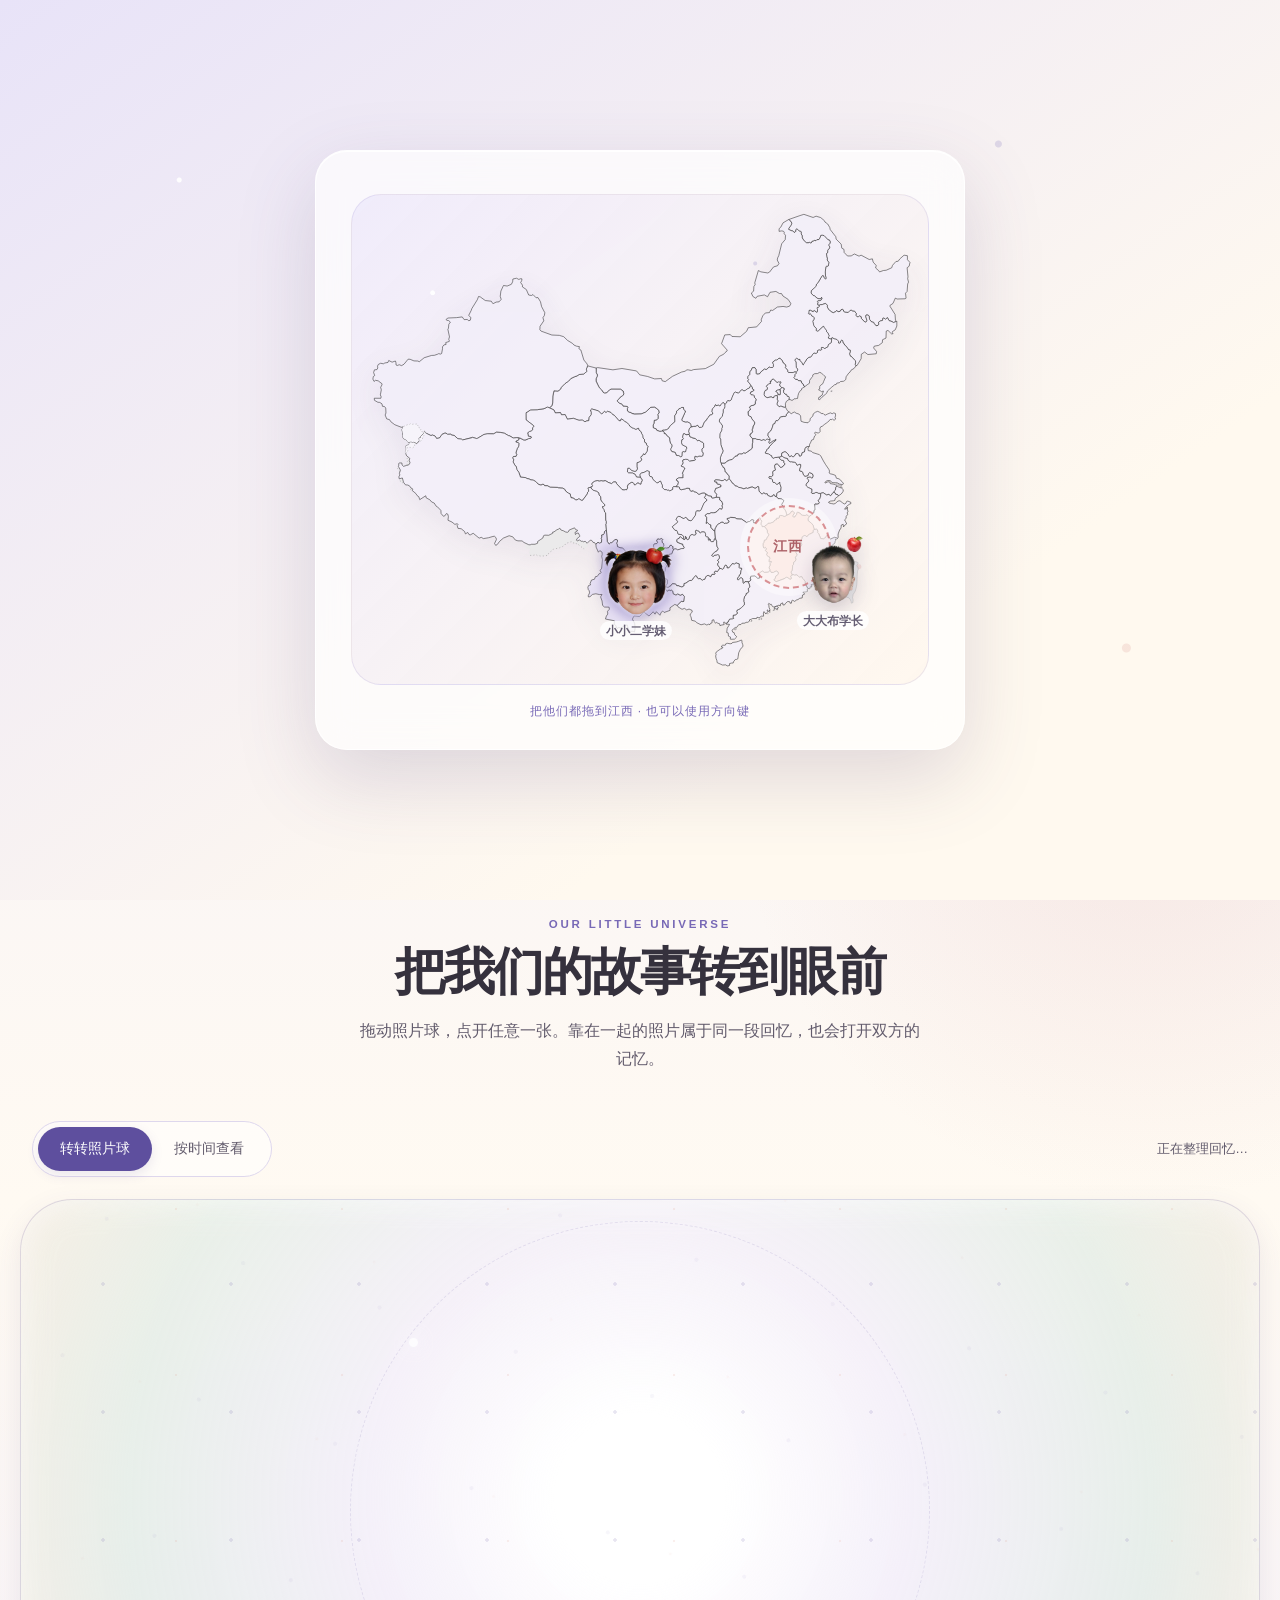
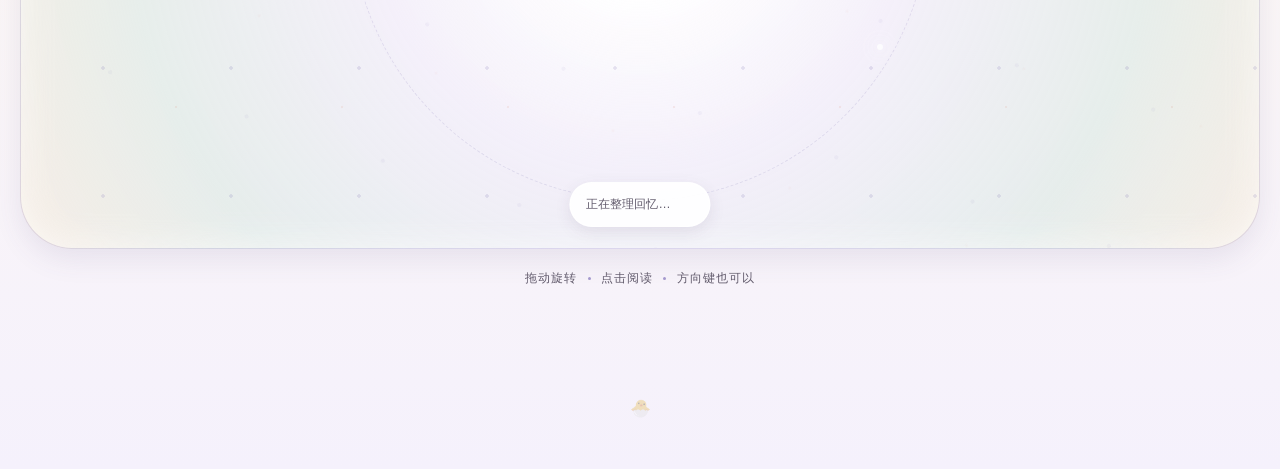
==== commit f1875e53: "Render one photo per story on desktop orbit" ====
--- a/site/index.html
+++ b/site/index.html
@@ -193,6 +193,6 @@
   <script src="https://cdn.jsdelivr.net/npm/@supabase/supabase-js@2"></script>
   <script src="js/sync.js?v=20260930-4"></script>
   <script src="js/gallery-editor.js?v=20261003-3"></script>
-  <script src="js/app.js?v=20261003-1"></script>
+  <script src="js/app.js?v=20261005-1"></script>
 </body>
 </html>
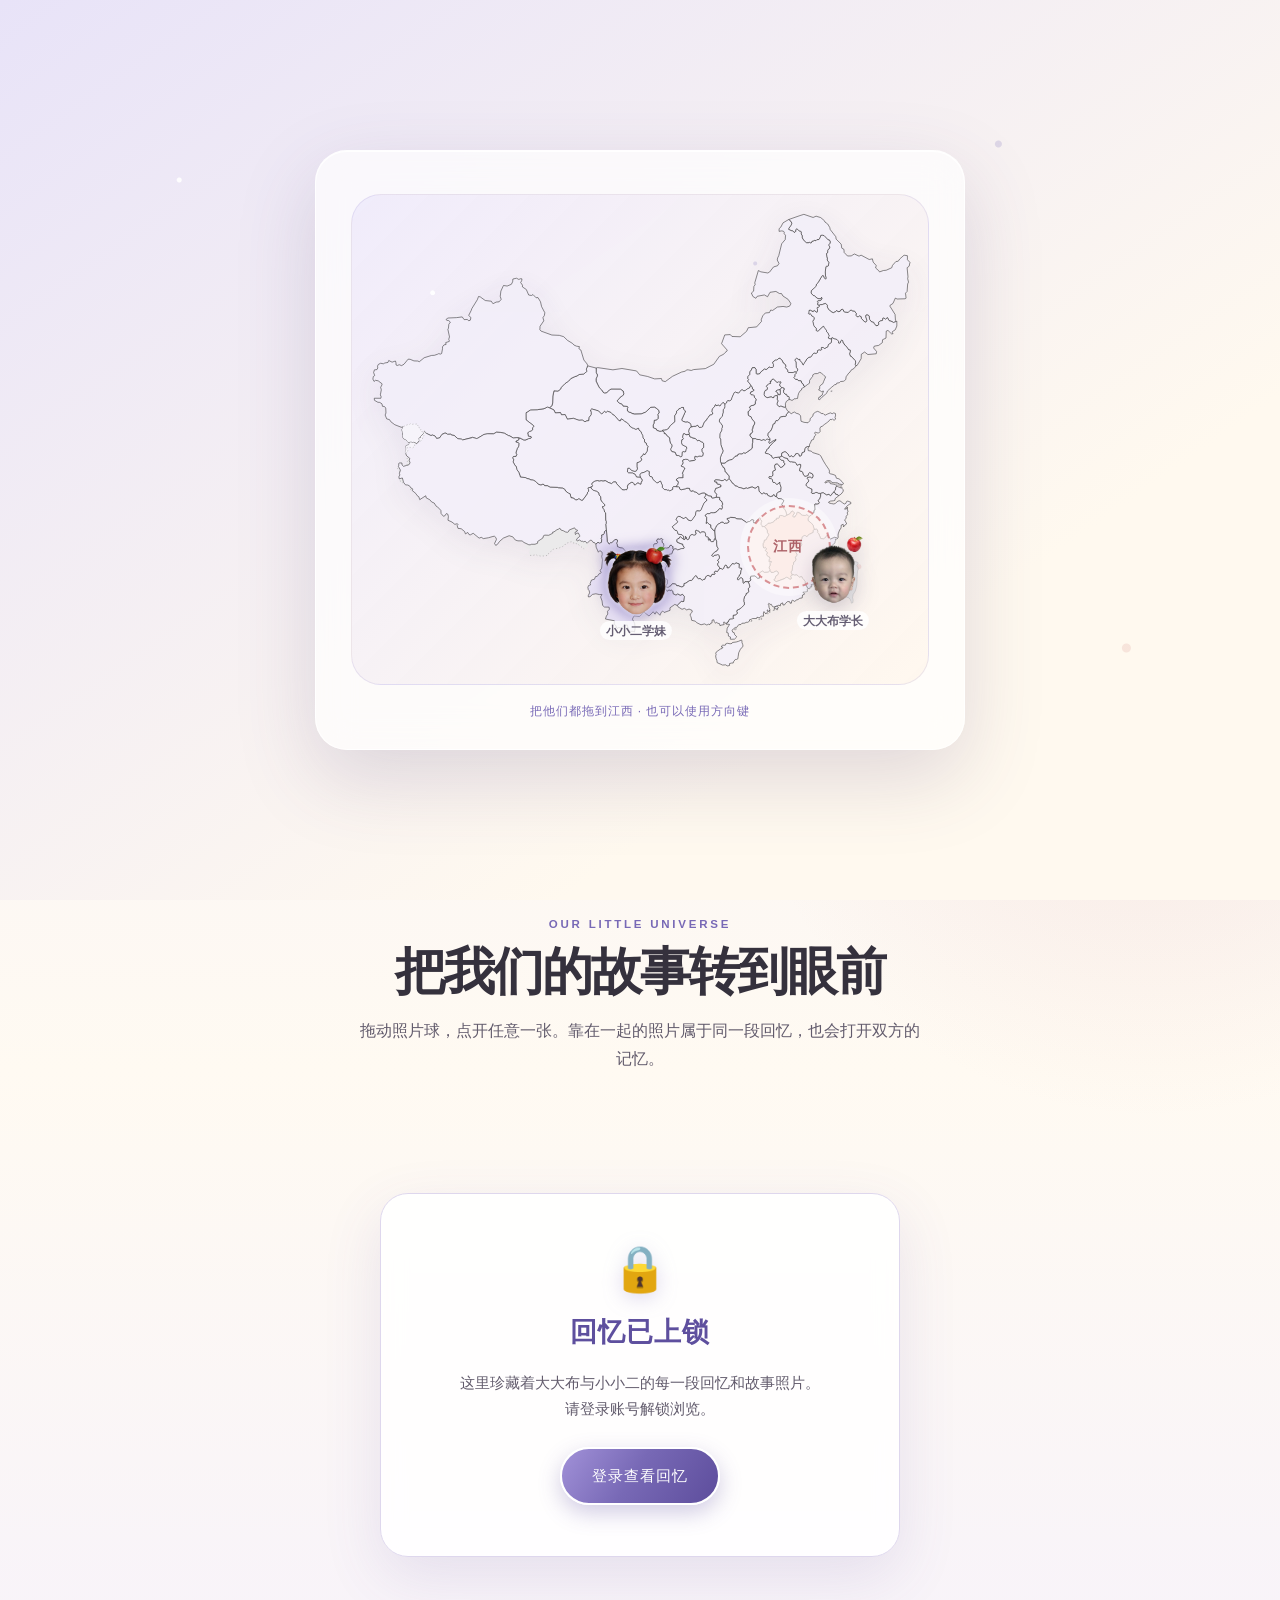
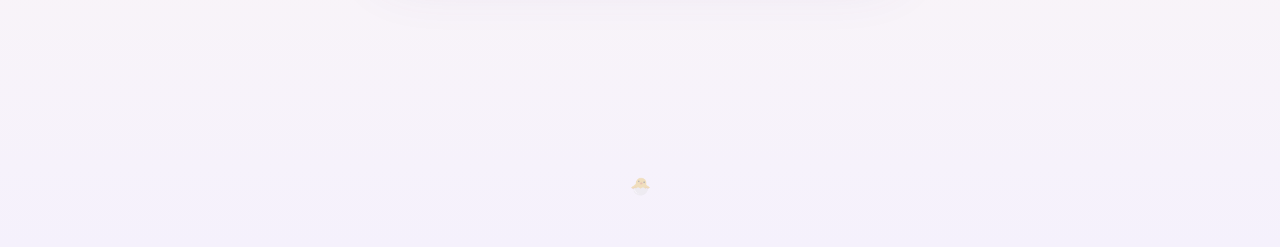
==== commit 3817ff78: "Require login to view memories and letters" ====
--- a/site/index.html
+++ b/site/index.html
@@ -8,7 +8,7 @@
   <link rel="preload" as="image" href="img/orbit-atlas.webp" type="image/webp">
   <link rel="preload" as="image" href="img/gate/girl.png" type="image/png">
   <link rel="preload" as="image" href="img/gate/boy.png" type="image/png">
-  <link rel="stylesheet" href="css/style.css?v=20260924-3">
+  <link rel="stylesheet" href="css/style.css?v=20261014-1">
 </head>
 <body>
   <div id="gate" class="gate" role="dialog" aria-modal="true" aria-label="江西会合入口">
@@ -50,13 +50,14 @@
       <h1 class="hero-heading"><span>大大布将军</span><span><small>与</small>小小二下士</span></h1>
       <p class="hero-intro">有些日子，想和你再过一遍。</p>
       <div class="hero-actions">
-        <a class="pill-btn" href="#photos">打开我们的回忆 <span aria-hidden="true">↓</span></a>
+        <a class="pill-btn" id="hero-memory-btn" href="#photos">登录查看回忆 <span aria-hidden="true">🔒</span></a>
       </div>
     </div>
     <div class="hero-portrait-pos">
       <div class="hero-portrait" id="hero-portrait" data-fade="0.6">
         <img src="img/2026-4-21/hero.webp" alt="我们的合照" width="520" height="360" fetchpriority="high" decoding="async">
         <p class="portrait-caption">2026.04.21 <span>漂亮合照</span></p>
+        <div class="hero-portrait-lock" id="hero-portrait-lock"><span class="lock-icon" aria-hidden="true">🔒</span><span>合照登录后解锁</span></div>
       </div>
     </div>
     <div class="hero-bottom">
@@ -71,7 +72,7 @@
       <p>拖动照片球，点开任意一张。靠在一起的照片属于同一段回忆，也会打开双方的记忆。</p>
     </div>
 
-    <div class="gallery-toolbar">
+    <div class="gallery-toolbar" id="gallery-toolbar" hidden>
       <div class="view-switch" role="group" aria-label="回忆浏览方式">
         <button id="view-orbit" type="button" aria-pressed="true" aria-controls="orbit-panel">转转照片球</button>
         <button id="view-timeline" type="button" aria-pressed="false" aria-controls="timeline-panel">按时间查看</button>
@@ -80,7 +81,7 @@
       <p id="gallery-summary" class="gallery-summary" aria-live="polite">正在整理回忆…</p>
     </div>
 
-    <div id="orbit-panel">
+    <div id="orbit-panel" hidden>
     <div class="orbit-shell">
       <div
         class="memory-orbit"
@@ -112,6 +113,15 @@
         <label for="memory-month">月份 <select id="memory-month"><option value="all">全部月份</option></select></label>
       </div>
       <div id="timeline-list" class="timeline-list"></div>
+    </section>
+
+    <section class="memory-locked" id="memory-locked">
+      <div class="locked-card">
+        <span class="locked-icon" aria-hidden="true">🔒</span>
+        <h3>回忆已上锁</h3>
+        <p>这里珍藏着大大布与小小二的每一段回忆和故事照片。<br>请登录账号解锁浏览。</p>
+        <button class="pill-btn locked-login-btn" type="button" id="memory-locked-login">登录查看回忆</button>
+      </div>
     </section>
     <p class="gallery-error" id="gallery-error" role="status"></p>
 
@@ -180,7 +190,10 @@
       <div class="gallery-hidden-photos" id="gallery-hidden-photos" hidden></div>
       <div class="gallery-editor-actions"><button class="small-btn" id="gallery-editor-submit" type="submit">保存并同步</button><span id="gallery-editor-status" role="status"></span></div>
     </form>
-    <button class="small-btn gallery-danger" id="detail-delete-memory" type="button" hidden>移除整段回忆</button>
+    <div class="gallery-editor-danger-group" id="gallery-editor-danger-group">
+      <button class="small-btn gallery-danger" id="detail-delete-memory" type="button" hidden>移出整段回忆</button>
+      <button class="small-btn gallery-purge-btn" id="detail-purge-memory" type="button" hidden>彻底删除回忆</button>
+    </div>
     <div class="gallery-hidden-entries" id="gallery-hidden-entries" hidden></div>
   </dialog>
 
@@ -191,8 +204,8 @@
 
   <script src="js/gate.js?v=20261003-4"></script>
   <script src="https://cdn.jsdelivr.net/npm/@supabase/supabase-js@2"></script>
-  <script src="js/sync.js?v=20260930-4"></script>
-  <script src="js/gallery-editor.js?v=20261003-3"></script>
-  <script src="js/app.js?v=20261005-1"></script>
+  <script src="js/sync.js?v=20261014-1"></script>
+  <script src="js/gallery-editor.js?v=20261014-1"></script>
+  <script src="js/app.js?v=20261014-1"></script>
 </body>
 </html>
--- a/site/css/style.css
+++ b/site/css/style.css
@@ -282,7 +282,15 @@
   transform: rotate(3deg);
   transition: transform 0.3s ease-out;
 }
-.hero-portrait { padding: 12px 12px 0; background: #fffdfa; border-radius: 20px; box-shadow: 0 22px 65px rgba(82, 68, 122, 0.14); border: 1px solid #fff; }
+.hero-portrait {
+  position: relative;
+  overflow: hidden;
+  padding: 12px 12px 0;
+  background: #fffdfa;
+  border-radius: 20px;
+  box-shadow: 0 22px 65px rgba(82, 68, 122, 0.14);
+  border: 1px solid #fff;
+}
 .hero-portrait img {
   display: block;
   width: 100%;
@@ -290,9 +298,93 @@
   aspect-ratio: 13 / 9;
   object-fit: cover;
   border-radius: 12px;
+  transition: filter 0.4s ease, transform 0.4s ease;
+}
+body:not(.is-logged-in) .hero-portrait {
+  cursor: pointer;
+}
+body:not(.is-logged-in) .hero-portrait img {
+  filter: blur(20px);
+  transform: scale(1.08);
+}
+.hero-portrait-lock {
+  position: absolute;
+  top: calc(50% - 15px);
+  left: 50%;
+  transform: translate(-50%, -50%);
+  display: flex;
+  align-items: center;
+  gap: 8px;
+  padding: 0.5rem 1.1rem;
+  border-radius: 999px;
+  background: rgba(255, 255, 255, 0.92);
+  border: 1px solid rgba(120, 105, 182, 0.3);
+  box-shadow: 0 8px 24px rgba(82, 68, 122, 0.18);
+  backdrop-filter: blur(6px);
+  color: var(--accent-deep);
+  font-size: 0.82rem;
+  font-weight: 600;
+  letter-spacing: 0.05em;
+  white-space: nowrap;
+  pointer-events: none;
+  transition: transform 0.2s ease, opacity 0.2s ease;
+}
+body.is-logged-in .hero-portrait-lock {
+  display: none !important;
+}
+body:not(.is-logged-in) .hero-portrait:hover .hero-portrait-lock {
+  transform: translate(-50%, -50%) scale(1.04);
 }
 .portrait-caption { display: flex; justify-content: space-between; align-items: center; padding: 18px 7px; color: var(--accent-deep); font-size: 0.75rem; letter-spacing: 0.08em; }
 .portrait-caption span { color: var(--ink-soft); }
+
+/* ---------- 登录锁定卡片 ---------- */
+.memory-locked, .mailbox-locked {
+  display: flex;
+  justify-content: center;
+  align-items: center;
+  padding: clamp(2.5rem, 6vw, 4.5rem) 1rem;
+  width: 100%;
+}
+.locked-card {
+  width: min(520px, 100%);
+  padding: clamp(2.2rem, 5vw, 3.2rem) clamp(1.4rem, 4vw, 2.4rem);
+  text-align: center;
+  background: rgba(255, 255, 255, 0.88);
+  border: 1.5px solid var(--border);
+  border-radius: 28px;
+  box-shadow: 0 20px 60px rgba(91, 75, 154, 0.12);
+  backdrop-filter: blur(12px);
+  display: flex;
+  flex-direction: column;
+  align-items: center;
+  gap: 14px;
+}
+.locked-icon {
+  font-size: 2.8rem;
+  line-height: 1;
+  margin-bottom: 4px;
+  filter: drop-shadow(0 4px 10px rgba(120, 105, 182, 0.25));
+}
+.locked-card h2, .locked-card h3 {
+  font-size: clamp(1.35rem, 4vw, 1.7rem);
+  font-weight: 800;
+  color: var(--accent-deep);
+  letter-spacing: 0.04em;
+}
+.locked-card p {
+  color: var(--ink-soft);
+  font-size: 0.92rem;
+  line-height: 1.8;
+  max-width: 400px;
+}
+.locked-login-btn {
+  margin-top: 10px;
+  cursor: pointer;
+  border: none;
+  font-size: 0.95rem;
+  padding: 0.75rem 2rem;
+}
 
 .hero-bottom {
   grid-column: 1 / -1;
@@ -597,6 +689,15 @@
 .gallery-manage-actions[hidden], .gallery-hidden-photos[hidden], .gallery-hidden-entries[hidden], .gallery-editor:not([open]) { display: none; }
 .gallery-hidden-photos p, .gallery-hidden-entries p { flex-basis: 100%; color: var(--ink-soft); font-size: .78rem; }
 .gallery-restore { padding: 7px 12px; border: 1px solid var(--border); border-radius: 999px; background: #fff; color: var(--accent-deep); cursor: pointer; font: inherit; font-size: .75rem; }
+.gallery-editor-danger-group { display: flex; flex-wrap: wrap; gap: 10px; margin-top: 18px; }
+.gallery-editor-danger-group[hidden] { display: none; }
+.gallery-purge-btn { background: #c2596d; }
+.gallery-hidden-item { display: flex; align-items: center; justify-content: space-between; gap: 10px; width: 100%; padding: 8px 12px; background: rgba(255, 255, 255, 0.7); border: 1px solid var(--border); border-radius: 12px; box-sizing: border-box; }
+.gallery-hidden-info { font-size: 0.8rem; color: var(--ink); overflow: hidden; text-overflow: ellipsis; white-space: nowrap; flex: 1; min-width: 0; }
+.gallery-hidden-actions { display: flex; align-items: center; gap: 6px; flex-shrink: 0; }
+.gallery-purge { padding: 6px 12px; border: 1px solid #c2596d; border-radius: 999px; background: #fff; color: #c2596d; cursor: pointer; font: inherit; font-size: .75rem; transition: background 0.15s, color 0.15s; }
+.gallery-purge:hover { background: #c2596d; color: #fff; }
+.gallery-base-tag { font-size: 0.72rem; color: var(--ink-soft); padding: 4px 8px; background: rgba(0, 0, 0, 0.05); border-radius: 6px; }
 .timeline-panel { padding: clamp(20px, 4vw, 44px); border: 1px solid var(--border); border-radius: 30px; background: rgba(255,255,255,0.56); }
 .timeline-filter { display: flex; justify-content: space-between; align-items: center; flex-wrap: wrap; gap: 16px; padding-bottom: 28px; }
 .timeline-filter p { color: var(--ink-soft); font-size: 0.88rem; }
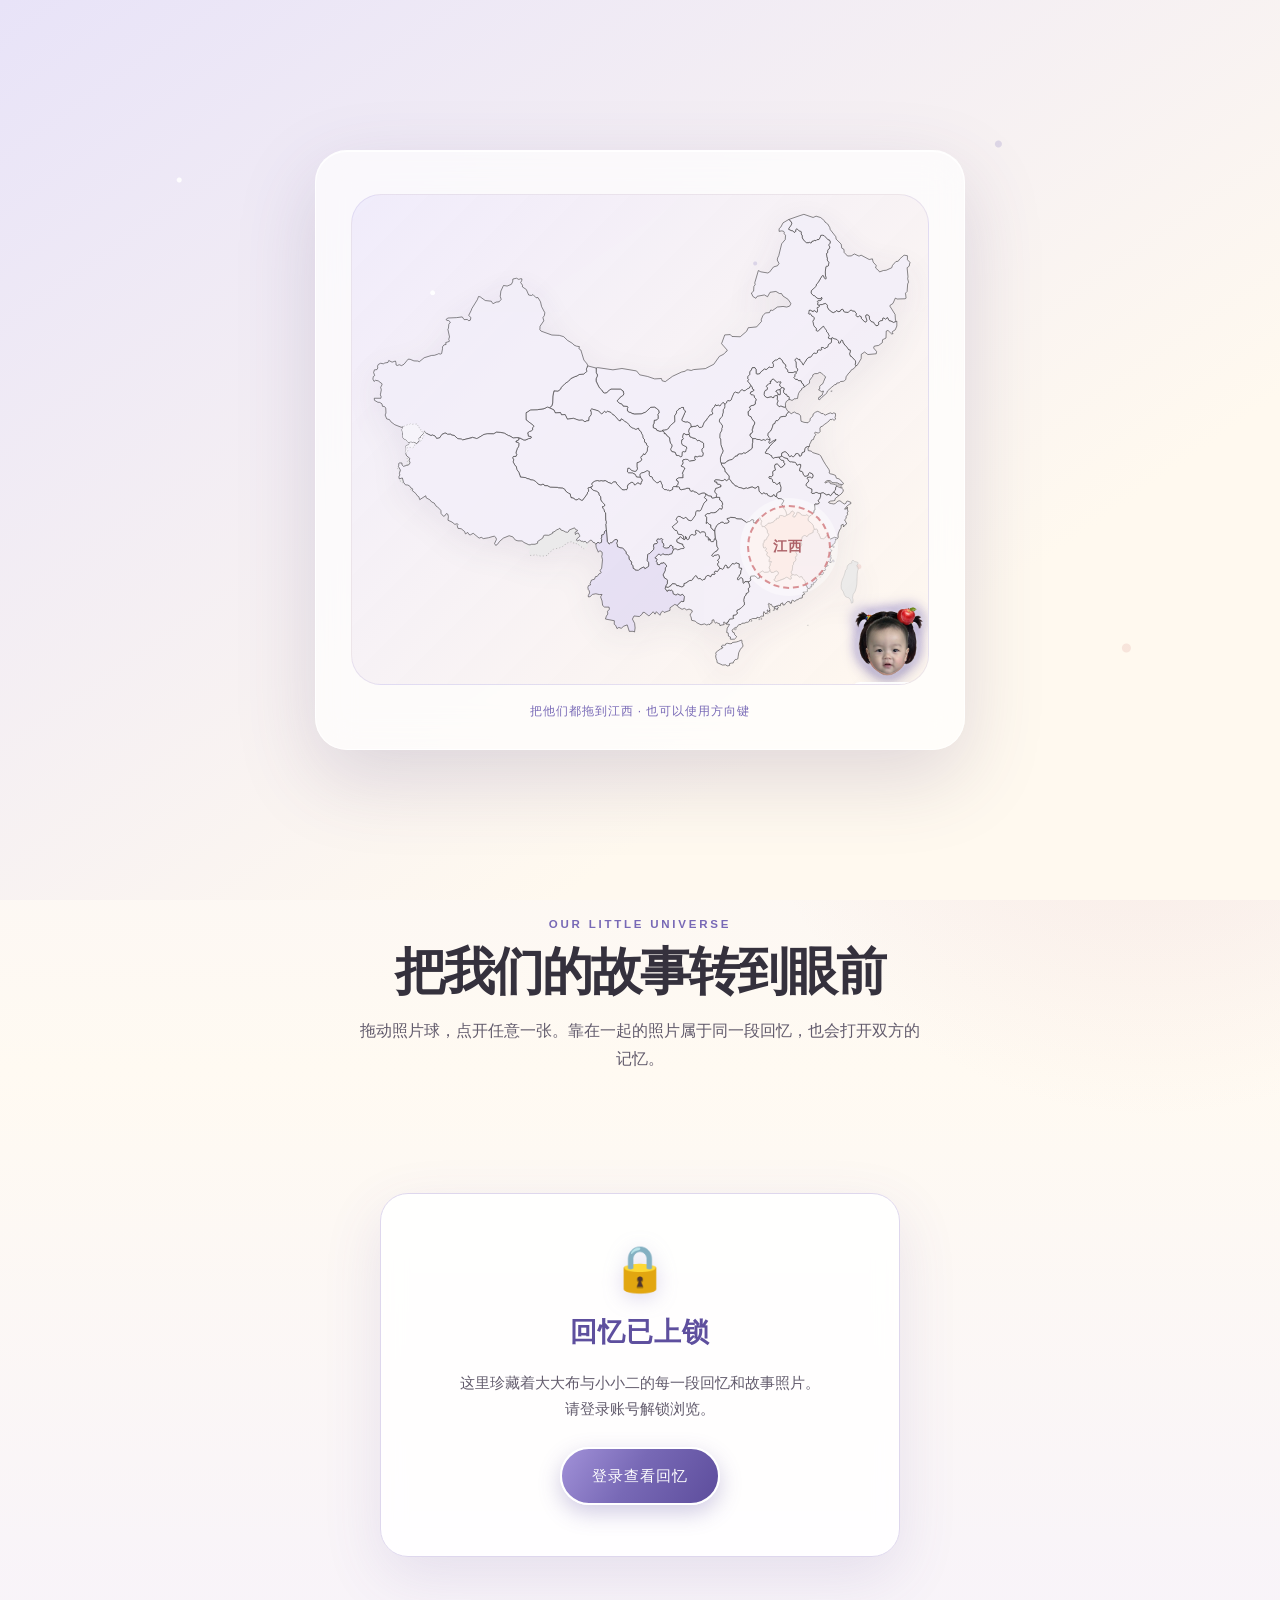
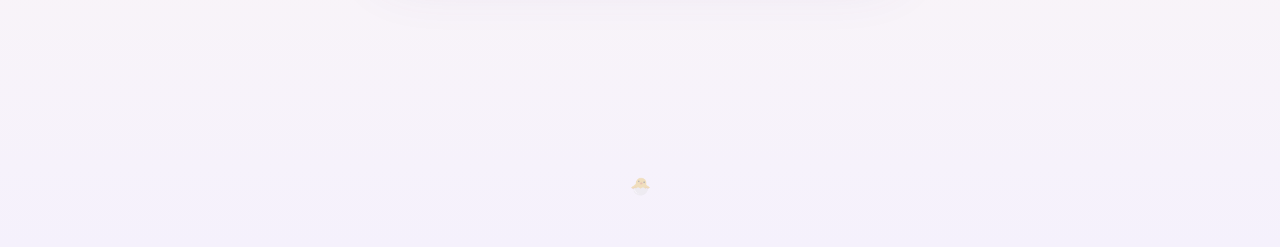
==== commit 30656a3d: "fix: resolve duplicate photos by deduplicating cloud legacy photos and unified gallery state" ====
--- a/site/index.html
+++ b/site/index.html
@@ -5,10 +5,9 @@
   <meta name="viewport" content="width=device-width, initial-scale=1.0">
   <title>大大布将军与小小二下士</title>
   <link rel="icon" href="data:image/svg+xml,<svg xmlns=%22http://www.w3.org/2000/svg%22 viewBox=%220 0 100 100%22><text y=%22.9em%22 font-size=%2290%22>💌</text></svg>">
-  <link rel="preload" as="image" href="img/orbit-atlas.webp" type="image/webp">
   <link rel="preload" as="image" href="img/gate/girl.png" type="image/png">
   <link rel="preload" as="image" href="img/gate/boy.png" type="image/png">
-  <link rel="stylesheet" href="css/style.css?v=20261014-1">
+  <link rel="stylesheet" href="css/style.css?v=20261016-2">
 </head>
 <body>
   <div id="gate" class="gate" role="dialog" aria-modal="true" aria-label="江西会合入口">
@@ -55,7 +54,7 @@
     </div>
     <div class="hero-portrait-pos">
       <div class="hero-portrait" id="hero-portrait" data-fade="0.6">
-        <img src="img/2026-4-21/hero.webp" alt="我们的合照" width="520" height="360" fetchpriority="high" decoding="async">
+        <img id="hero-img" data-src="img/2026-4-21/hero.webp" alt="我们的合照" width="520" height="360" decoding="async">
         <p class="portrait-caption">2026.04.21 <span>漂亮合照</span></p>
         <div class="hero-portrait-lock" id="hero-portrait-lock"><span class="lock-icon" aria-hidden="true">🔒</span><span>合照登录后解锁</span></div>
       </div>
@@ -202,10 +201,10 @@
 
   <div id="hearts" aria-hidden="true"></div>
 
-  <script src="js/gate.js?v=20261003-4"></script>
+  <script src="js/gate.js?v=20261016-2"></script>
   <script src="https://cdn.jsdelivr.net/npm/@supabase/supabase-js@2"></script>
-  <script src="js/sync.js?v=20261014-1"></script>
-  <script src="js/gallery-editor.js?v=20261014-1"></script>
-  <script src="js/app.js?v=20261014-1"></script>
+  <script src="js/sync.js?v=20261016-2"></script>
+  <script src="js/gallery-editor.js?v=20261016-2"></script>
+  <script src="js/app.js?v=20261016-2"></script>
 </body>
 </html>
--- a/site/css/style.css
+++ b/site/css/style.css
@@ -302,10 +302,29 @@
 }
 body:not(.is-logged-in) .hero-portrait {
   cursor: pointer;
+  min-height: 250px;
+  background: linear-gradient(135deg, #fdf8f4 0%, #faeef5 100%);
 }
 body:not(.is-logged-in) .hero-portrait img {
   filter: blur(20px);
   transform: scale(1.08);
+}
+body:not(.is-logged-in) .hero-portrait img:not([src]),
+body:not(.is-logged-in) .hero-portrait img[src=""] {
+  opacity: 0;
+  height: 200px;
+}
+.gallery-migrate-btn {
+  background: linear-gradient(135deg, #786171 0%, #4a3a60 100%);
+  color: #fff !important;
+  border: none;
+  font-weight: 600;
+  box-shadow: 0 4px 14px rgba(74, 58, 96, 0.25);
+  transition: transform 0.2s ease, filter 0.2s ease;
+}
+.gallery-migrate-btn:hover {
+  filter: brightness(1.1);
+  transform: translateY(-1px);
 }
 .hero-portrait-lock {
   position: absolute;
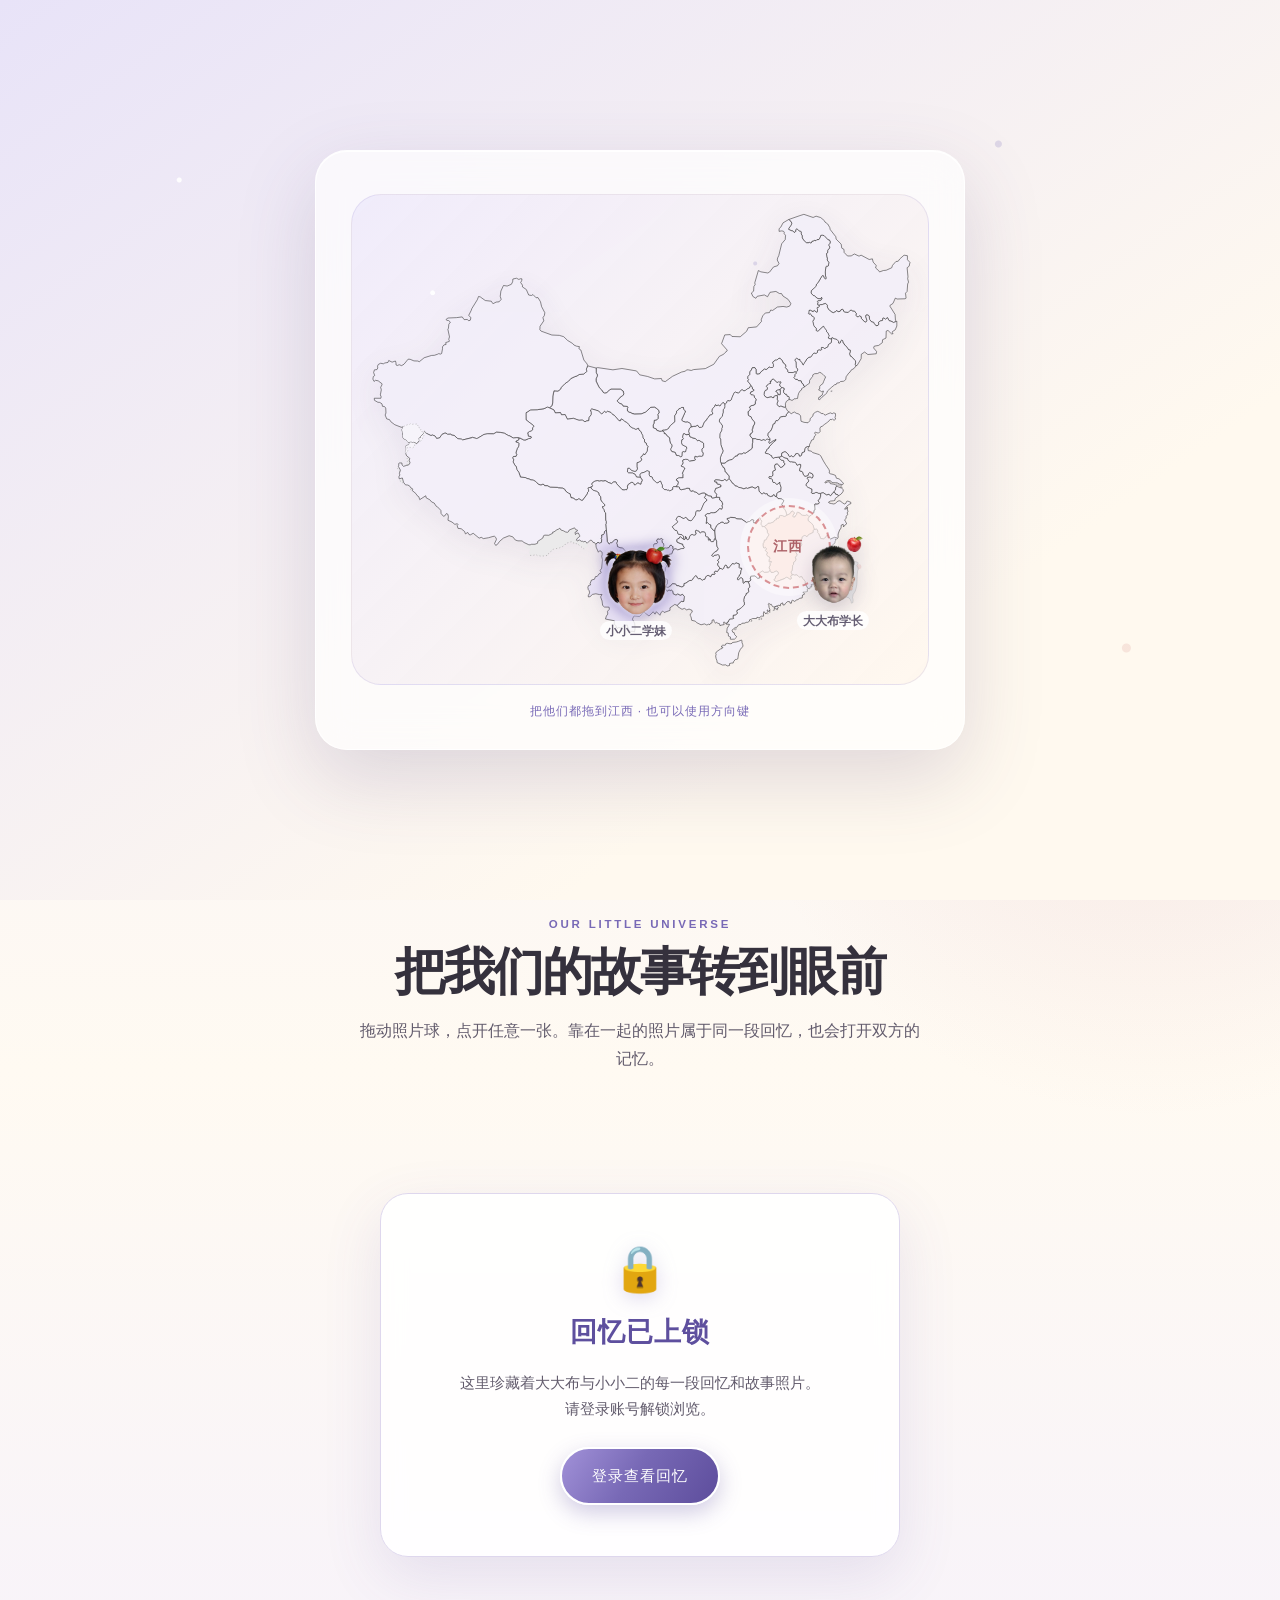
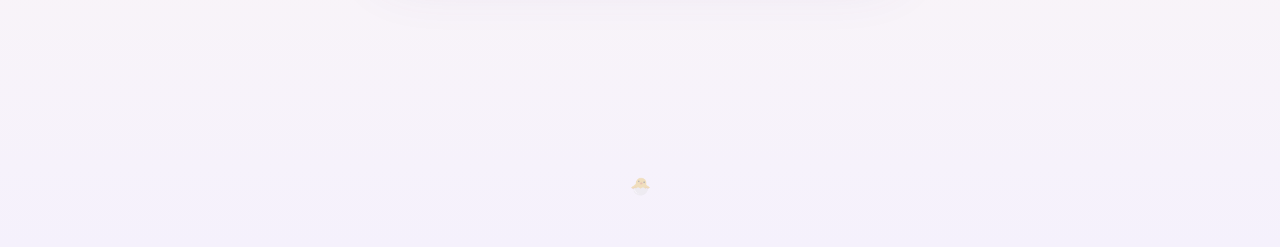
==== commit f2205f77: "feat: migrate all memories to Supabase and allow purging any memory - Remove legacy static photos an" ====
--- a/site/index.html
+++ b/site/index.html
@@ -54,7 +54,7 @@
     </div>
     <div class="hero-portrait-pos">
       <div class="hero-portrait" id="hero-portrait" data-fade="0.6">
-        <img id="hero-img" data-src="img/2026-4-21/hero.webp" alt="我们的合照" width="520" height="360" decoding="async">
+        <img id="hero-img" data-src="img/hero.webp" alt="我们的合照" width="520" height="360" decoding="async">
         <p class="portrait-caption">2026.04.21 <span>漂亮合照</span></p>
         <div class="hero-portrait-lock" id="hero-portrait-lock"><span class="lock-icon" aria-hidden="true">🔒</span><span>合照登录后解锁</span></div>
       </div>
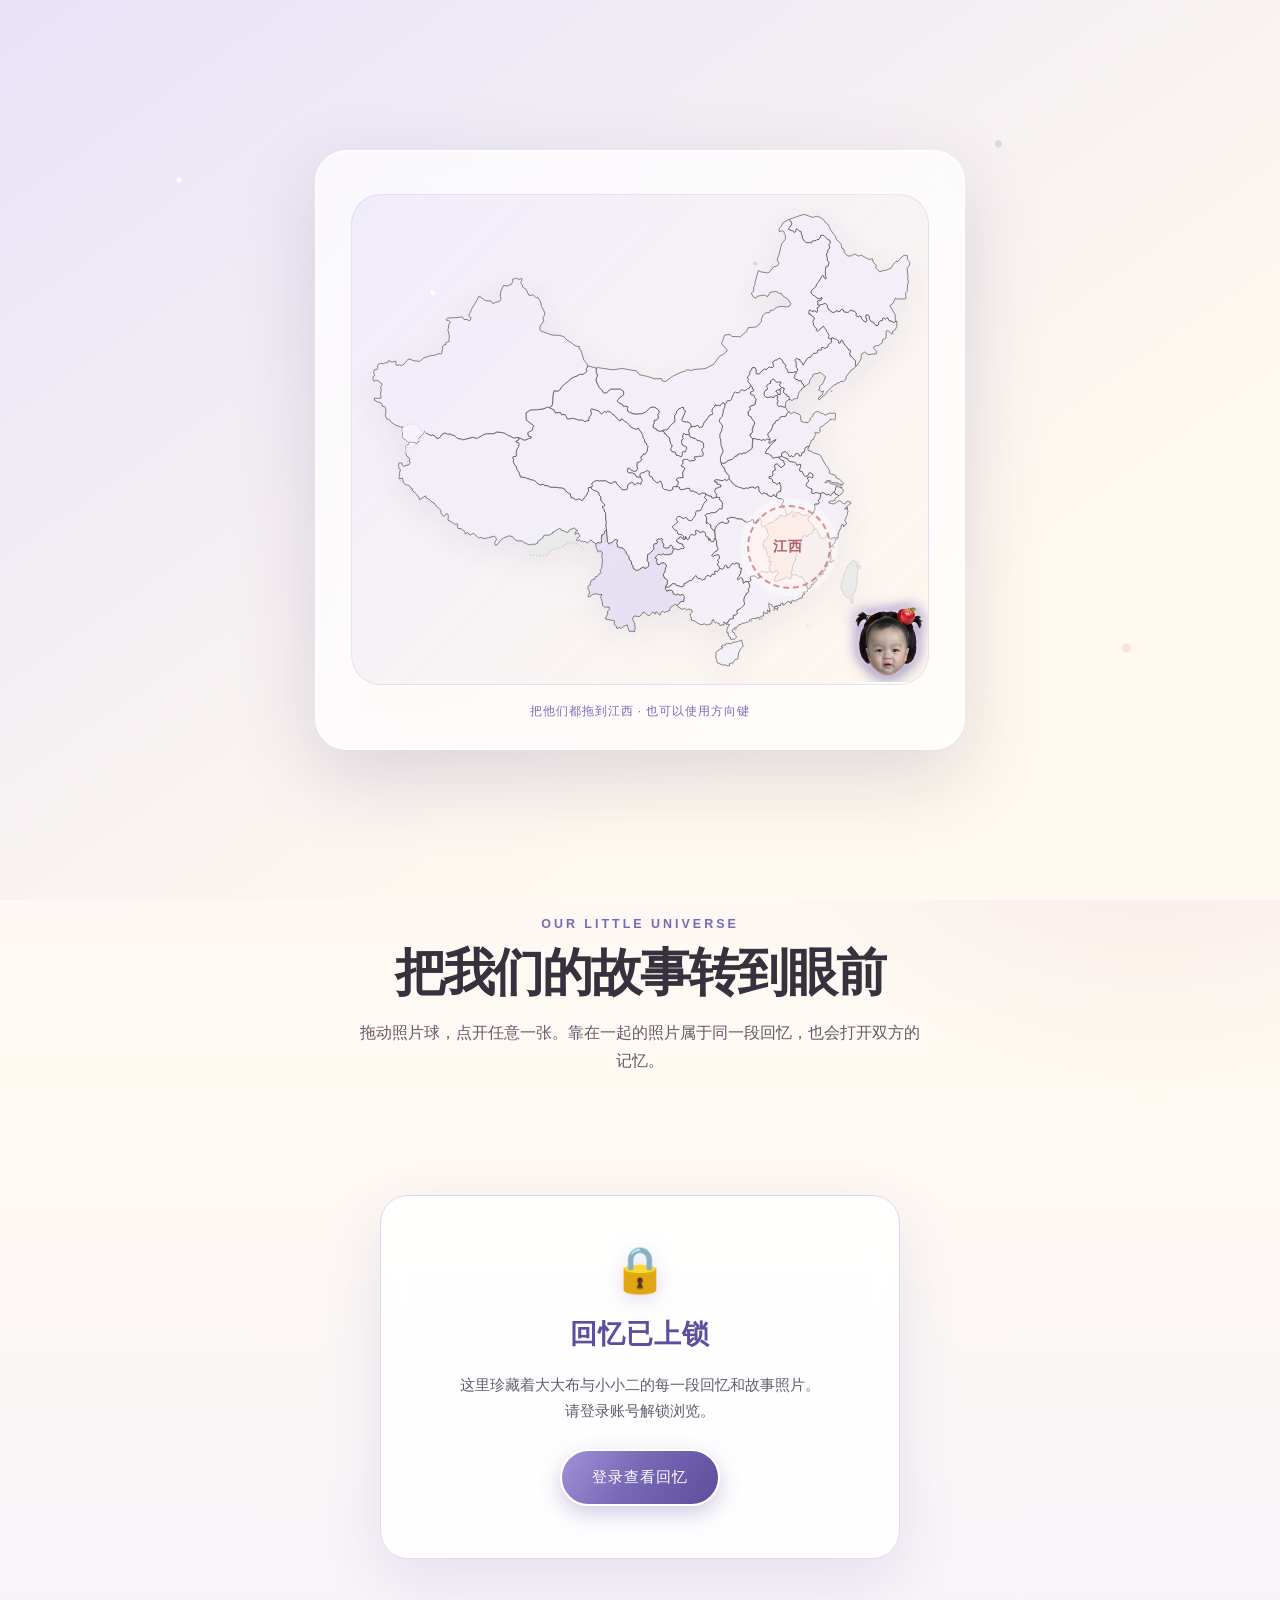
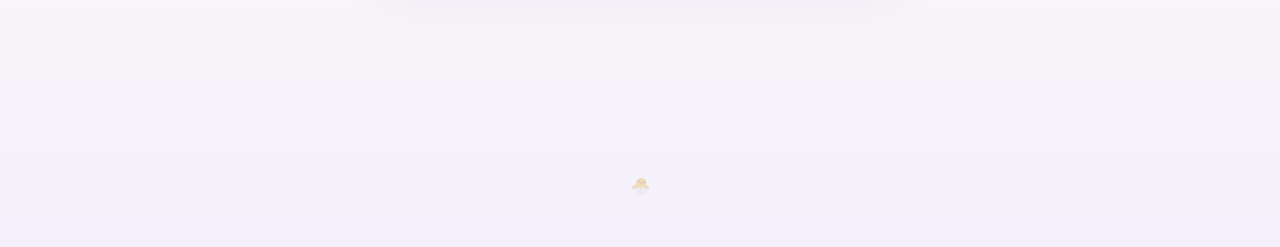
==== commit f1282ae1: "init: 大大布将军与小小二下士" ====
--- a/site/index.html
+++ b/site/index.html
@@ -2,12 +2,15 @@
 <html lang="zh-CN">
 <head>
   <meta charset="UTF-8">
+  <meta http-equiv="Content-Security-Policy" content="default-src 'self'; base-uri 'self'; object-src 'none'; script-src 'self'; style-src 'self'; img-src 'self' data: blob: https://*.supabase.co; connect-src 'self' https://*.supabase.co wss://*.supabase.co; media-src 'self' blob: https://*.supabase.co; form-action 'self'">
   <meta name="viewport" content="width=device-width, initial-scale=1.0">
+  <meta name="robots" content="noindex, nofollow, noarchive">
+  <meta name="theme-color" content="#e8e3f8">
   <title>大大布将军与小小二下士</title>
   <link rel="icon" href="data:image/svg+xml,<svg xmlns=%22http://www.w3.org/2000/svg%22 viewBox=%220 0 100 100%22><text y=%22.9em%22 font-size=%2290%22>💌</text></svg>">
-  <link rel="preload" as="image" href="img/gate/girl.png" type="image/png">
-  <link rel="preload" as="image" href="img/gate/boy.png" type="image/png">
-  <link rel="stylesheet" href="css/style.css?v=20261016-2">
+  <link rel="preload" as="image" href="img/gate/girl.webp" type="image/webp">
+  <link rel="preload" as="image" href="img/gate/boy.webp" type="image/webp">
+  <link rel="stylesheet" href="css/style.css?v=c8668feb">
 </head>
 <body>
   <div id="gate" class="gate" role="dialog" aria-modal="true" aria-label="江西会合入口">
@@ -23,7 +26,7 @@
           aria-label="小小二学妹，拖动到江西"
           aria-describedby="gate-status"
         >
-          <img src="img/gate/girl.png" alt="" width="522" height="478" draggable="false">
+          <img src="img/gate/girl.webp" alt="" width="522" height="478" draggable="false">
           <span class="map-person-name">小小二学妹</span>
         </button>
         <button
@@ -33,7 +36,7 @@
           aria-label="大大布学长，拖动到江西"
           aria-describedby="gate-status"
         >
-          <img src="img/gate/boy.png" alt="" width="528" height="472" draggable="false">
+          <img src="img/gate/boy.webp" alt="" width="528" height="472" draggable="false">
           <span class="map-person-name">大大布学长</span>
         </button>
         <span class="map-reunion-flare" aria-hidden="true"></span>
@@ -134,7 +137,7 @@
       <div class="detail-gallery">
         <div class="detail-image-wrap">
           <img id="detail-image" src="" alt="" decoding="async">
-          <button class="detail-original" id="detail-original" type="button" hidden>查看原图</button>
+          <button class="detail-original" id="detail-original" type="button" hidden>查看大图</button>
           <button class="detail-remove-photo" id="detail-remove-photo" type="button" hidden>移除这张照片</button>
           <span class="detail-photo-count" id="detail-photo-count"></span>
         </div>
@@ -181,7 +184,7 @@
     <form id="gallery-editor-form">
       <label>日期 <input id="gallery-editor-date" type="date" required></label>
       <label>标题 <input id="gallery-editor-name" type="text" maxlength="80" required></label>
-      <label>我的回忆 <textarea id="gallery-editor-body" rows="5" maxlength="2000" placeholder="写下这一段的故事"></textarea></label>
+      <label>这段回忆 <textarea id="gallery-editor-body" rows="5" maxlength="2000" placeholder="写下这一段的故事"></textarea></label>
       <label>添加照片 <input id="gallery-editor-files" type="file" accept="image/jpeg,image/png,image/webp" multiple></label>
       <p class="gallery-editor-hint" id="gallery-editor-file-hint">可一次选择多张，选后逐张预览。红色照片无法上传，请移除；支持 JPG、PNG、WebP，每张不超过 10 MB。</p>
       <p class="gallery-editor-file-status" id="gallery-editor-file-status" role="status"></p>
@@ -201,10 +204,10 @@
 
   <div id="hearts" aria-hidden="true"></div>
 
-  <script src="js/gate.js?v=20261016-2"></script>
-  <script src="https://cdn.jsdelivr.net/npm/@supabase/supabase-js@2"></script>
-  <script src="js/sync.js?v=20261016-2"></script>
-  <script src="js/gallery-editor.js?v=20261016-2"></script>
-  <script src="js/app.js?v=20261016-2"></script>
+  <script src="js/gate.js?v=922eb06e"></script>
+  <script src="js/vendor/supabase-2.118.0.min.js?v=31c3a326"></script>
+  <script src="js/sync.js?v=1a8b63b3"></script>
+  <script src="js/gallery-editor.js?v=8ea4b614"></script>
+  <script src="js/app.js?v=aa6f2de0"></script>
 </body>
 </html>
--- a/site/css/style.css
+++ b/site/css/style.css
@@ -115,7 +115,7 @@
   border-radius: 50%;
   background: rgba(255, 245, 240, 0.74);
   color: #ad6268;
-  font-size: clamp(0.72rem, 2vw, 0.9rem);
+  font-size: clamp(0.75rem, 2vw, 0.9rem);
   font-weight: 800;
   letter-spacing: 0.1em;
   transform: translate(-50%, -50%);
@@ -161,7 +161,7 @@
   border-radius: 999px;
   background: rgba(255,255,255,0.8);
   color: #655e73;
-  font-size: clamp(0.58rem, 1.7vw, 0.72rem);
+  font-size: clamp(0.7rem, 1.7vw, 0.72rem);
   font-weight: 700;
   line-height: 1.4;
   white-space: nowrap;
@@ -472,7 +472,7 @@
 }
 .gallery-kicker {
   color: var(--accent);
-  font-size: 0.72rem;
+  font-size: 0.78rem;
   font-weight: 750;
   letter-spacing: 0.24em;
 }
@@ -569,18 +569,13 @@
   border: 3px solid rgba(255, 255, 255, 0.94);
   border-radius: clamp(14px, 1.7vw, 22px);
   background-color: color-mix(in srgb, var(--cluster-color) 15%, #f8f6fb);
+  background-size: cover;
+  background-position: center;
   box-shadow: 0 7px 22px rgba(62, 53, 83, 0.16), 0 0 0 1px color-mix(in srgb, var(--cluster-color) 52%, transparent);
   cursor: pointer;
   contain: layout paint style;
   will-change: transform, opacity;
   transition: border-color 0.2s ease, box-shadow 0.2s ease;
-}
-.memory-orbit.is-ready .orbit-photo,
-.detail-thumb {
-  background-image: url('../img/orbit-atlas.webp');
-  background-repeat: no-repeat;
-  background-position: var(--atlas-x) var(--atlas-y);
-  background-size: 1100% 800%;
 }
 .orbit-photo::after {
   content: '';
@@ -758,7 +753,7 @@
 .sync-dialog label { display: grid; gap: 7px; color: var(--ink-soft); font-size: .8rem; }
 .sync-dialog input { width: 100%; padding: 11px 12px; border: 1px solid #d9cfe4; border-radius: 9px; color: var(--ink); background: #fff; font: inherit; }
 .sync-actions { display: flex; align-items: center; flex-wrap: wrap; gap: 16px; }
-#sync-status { min-height: 1.5em; color: var(--accent-deep); font-size: .78rem; line-height: 1.7; }
+#sync-status, #sync-reset-status { min-height: 1.5em; color: var(--accent-deep); font-size: .78rem; line-height: 1.7; }
 .sync-close { position: absolute; top: 12px; right: 14px; border: 0; background: transparent; color: var(--ink-soft); cursor: pointer; font-size: 1.5rem; }
 
 /* ---------- 照片与文字详情 ---------- */
@@ -848,9 +843,10 @@
   height: 100%;
   object-fit: contain;
   opacity: 1;
-  transition: opacity 0.16s ease;
-}
-#detail-image.is-loading { opacity: 0.38; }
+  filter: none;
+  transition: opacity 0.22s ease, filter 0.22s ease;
+}
+#detail-image.is-loading { opacity: 0.92; filter: blur(3px); }
 .detail-original {
   position: absolute;
   z-index: 2;
@@ -993,7 +989,7 @@
   .hero-actions { justify-content: center; gap: 12px; margin-top: 24px; }
   .hero-portrait-pos { max-width: 280px; margin: 28px 0 10px; }
   .hero-bottom { gap: 0.8rem; }
-  .hero-tag { max-width: 220px; font-size: 0.66rem; }
+  .hero-tag { max-width: 220px; font-size: 0.72rem; }
   .pill-btn { flex-shrink: 0; padding: 0.68rem 1.2rem; font-size: 0.8rem; }
   .memory-gallery { width: min(100% - 20px, 1240px); padding-top: 4rem; }
   .gallery-copy { padding: 0 0.8rem; }
